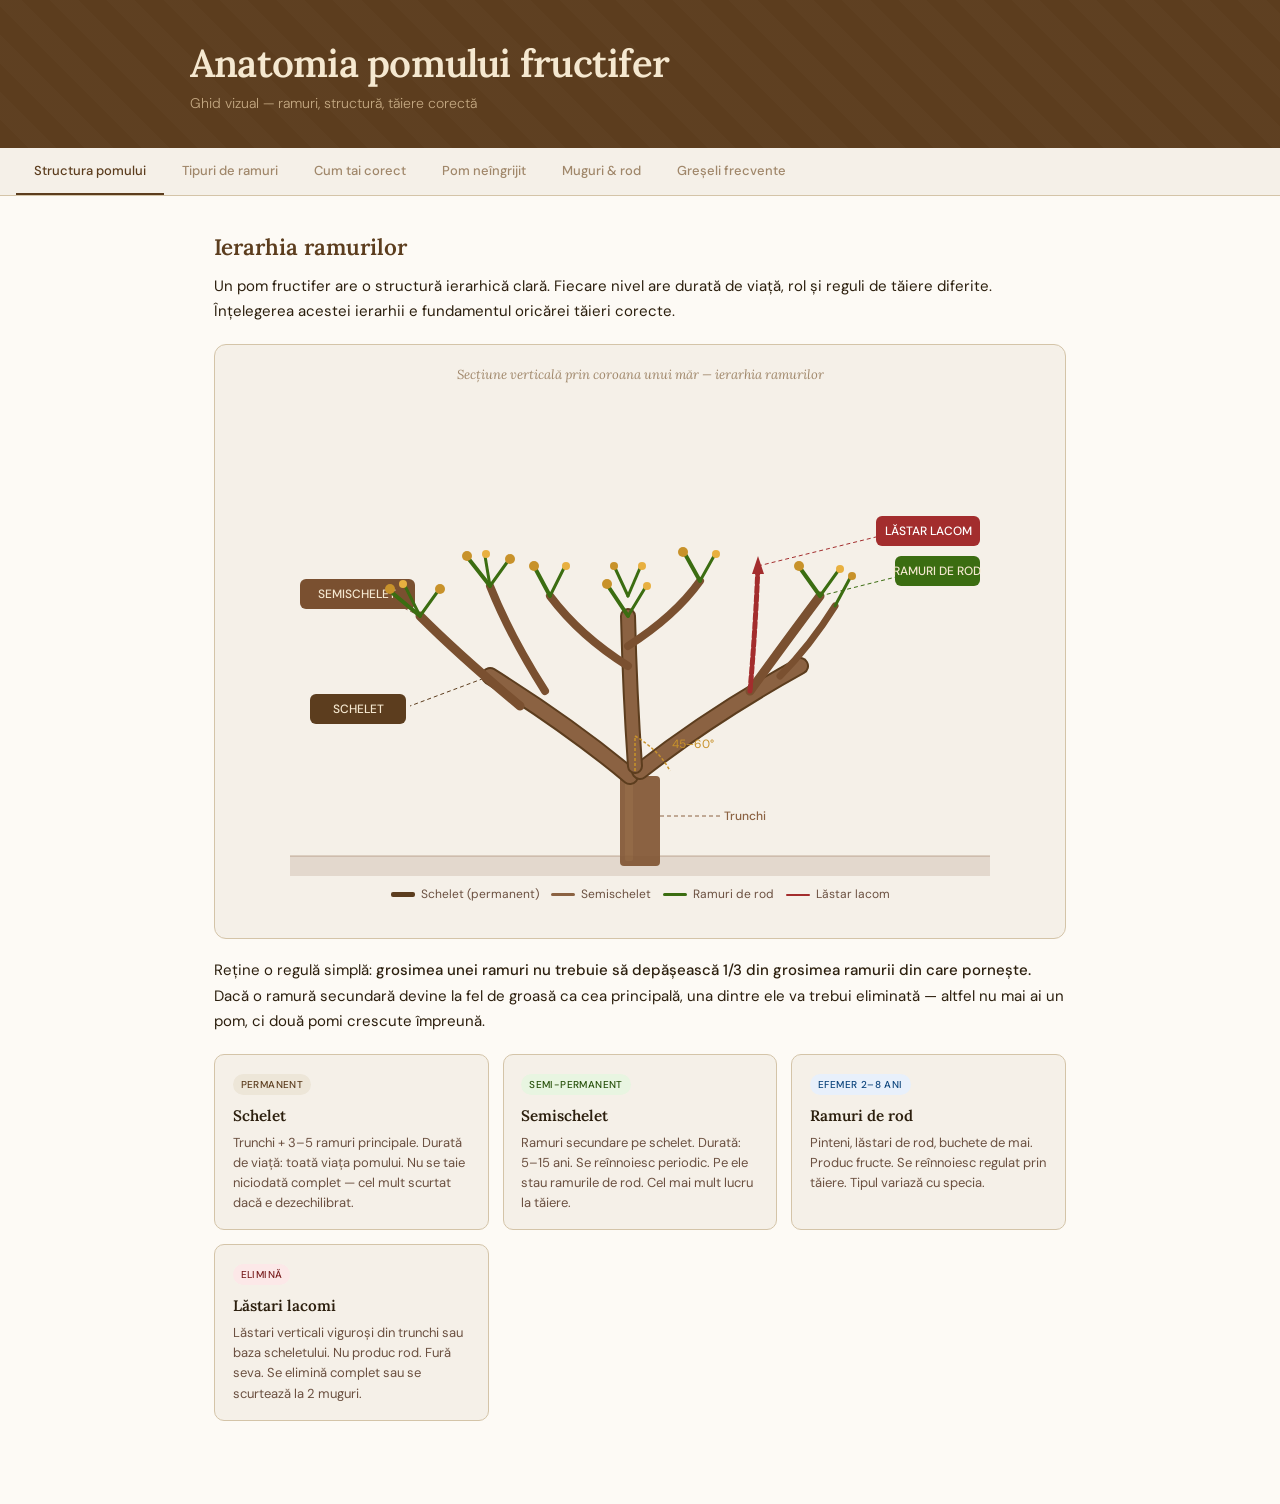
==== ghid_ramuri_pomi.html @ 9b1d96c9 "Add files via upload" ====
<!DOCTYPE html>
<html lang="ro">
<head>
<meta charset="UTF-8">
<meta name="viewport" content="width=device-width, initial-scale=1.0">
<title>Ghid Ramuri Pomi Fructiferi</title>
<link href="https://fonts.googleapis.com/css2?family=Lora:ital,wght@0,400;0,600;1,400&family=DM+Sans:wght@300;400;500&display=swap" rel="stylesheet">
<style>
:root {
  --bark:    #8B6242;
  --bark-dk: #5C3D1E;
  --leaf:    #3B6D11;
  --leaf-lt: #7AAD3A;
  --gold:    #C8922A;
  --gold-lt: #F0C85A;
  --red:     #A32D2D;
  --red-lt:  #E07070;
  --blue:    #1A5276;
  --sky:     #D6EAF8;

  --bg:      #FDFAF5;
  --bg2:     #F5F0E8;
  --bg3:     #EDE6D8;
  --ink:     #2C1F0E;
  --ink2:    #6B5040;
  --ink3:    #A0876A;
  --border:  #D4C4A8;

  --font-display: 'Lora', Georgia, serif;
  --font-body:    'DM Sans', sans-serif;
}

@media (prefers-color-scheme: dark) {
  :root {
    --bg:    #1A1510;
    --bg2:   #231D15;
    --bg3:   #2E2518;
    --ink:   #F0E8D8;
    --ink2:  #C4A882;
    --ink3:  #8A7055;
    --border:#3D3020;
  }
}

* { box-sizing: border-box; margin: 0; padding: 0; }

body {
  font-family: var(--font-body);
  font-size: 15px;
  background: var(--bg);
  color: var(--ink);
  line-height: 1.7;
}

/* ── HEADER ── */
.header {
  background: var(--bark-dk);
  padding: 2.5rem 2rem 2rem;
  position: relative;
  overflow: hidden;
}
.header::before {
  content: '';
  position: absolute;
  inset: 0;
  background: repeating-linear-gradient(
    45deg, transparent, transparent 20px,
    rgba(255,255,255,0.015) 20px, rgba(255,255,255,0.015) 40px
  );
}
.header-inner { position: relative; max-width: 900px; margin: 0 auto; }
.header h1 {
  font-family: var(--font-display);
  font-size: clamp(1.6rem, 4vw, 2.4rem);
  color: #F5E8D0;
  font-weight: 600;
  letter-spacing: -0.02em;
  line-height: 1.2;
}
.header p {
  color: #C4A882;
  font-size: 14px;
  margin-top: 6px;
  font-weight: 300;
}

/* ── NAV TABS ── */
.nav-tabs {
  background: var(--bg2);
  border-bottom: 1px solid var(--border);
  display: flex;
  overflow-x: auto;
  scrollbar-width: none;
  gap: 0;
  padding: 0 1rem;
  max-width: 100%;
}
.nav-tabs::-webkit-scrollbar { display: none; }
.nav-tab {
  padding: 14px 18px;
  font-size: 13px;
  font-weight: 500;
  color: var(--ink3);
  border: none;
  background: transparent;
  cursor: pointer;
  white-space: nowrap;
  border-bottom: 2px solid transparent;
  transition: all 0.2s;
  font-family: var(--font-body);
}
.nav-tab:hover { color: var(--ink2); }
.nav-tab.active { color: var(--bark-dk); border-bottom-color: var(--bark-dk); font-weight: 500; }
@media (prefers-color-scheme: dark) {
  .nav-tab.active { color: var(--gold-lt); border-bottom-color: var(--gold-lt); }
}

/* ── CONTENT SECTIONS ── */
.section { display: none; max-width: 900px; margin: 0 auto; padding: 2rem 1.5rem 4rem; }
.section.active { display: block; }

/* ── PROSE ── */
.prose h2 {
  font-family: var(--font-display);
  font-size: 1.4rem;
  font-weight: 600;
  color: var(--bark-dk);
  margin: 2rem 0 0.5rem;
  padding-top: 1rem;
  border-top: 1px solid var(--border);
}
@media (prefers-color-scheme: dark) { .prose h2 { color: var(--gold-lt); } }
.prose h2:first-child { border-top: none; margin-top: 0; padding-top: 0; }
.prose h3 {
  font-family: var(--font-display);
  font-style: italic;
  font-size: 1.05rem;
  color: var(--ink2);
  margin: 1.2rem 0 0.4rem;
}
.prose p { margin-bottom: 0.8rem; color: var(--ink); }
.prose strong { font-weight: 500; color: var(--ink); }

/* ── CARDS ── */
.card-grid { display: grid; grid-template-columns: repeat(auto-fill, minmax(260px, 1fr)); gap: 14px; margin: 1.2rem 0; }
.card {
  background: var(--bg2);
  border: 1px solid var(--border);
  border-radius: 10px;
  padding: 1rem 1.1rem;
  position: relative;
}
.card-icon { font-size: 22px; margin-bottom: 6px; }
.card-title {
  font-family: var(--font-display);
  font-size: 0.95rem;
  font-weight: 600;
  margin-bottom: 4px;
  color: var(--ink);
}
.card-body { font-size: 13px; color: var(--ink2); line-height: 1.55; }
.card-tag {
  display: inline-block;
  font-size: 10px;
  font-weight: 500;
  padding: 2px 8px;
  border-radius: 20px;
  margin-bottom: 8px;
  letter-spacing: 0.04em;
  text-transform: uppercase;
}
.tag-permanent  { background: #EDE6D8; color: #5C3D1E; }
.tag-semi       { background: #E8F5E1; color: #27500A; }
.tag-rod        { background: #E8F0FB; color: #0C447C; }
.tag-bad        { background: #FCE8E8; color: #791F1F; }
@media (prefers-color-scheme: dark) {
  .tag-permanent { background: #3D2510; color: #F0C85A; }
  .tag-semi      { background: #173404; color: #C0DD97; }
  .tag-rod       { background: #042C53; color: #85B7EB; }
  .tag-bad       { background: #500D0D; color: #F09595; }
}

/* ── ALERT BOXES ── */
.alert {
  border-radius: 8px;
  padding: 12px 16px;
  font-size: 13px;
  margin: 1rem 0;
  border-left: 3px solid;
  line-height: 1.55;
}
.alert-warn    { background: #FEF3E2; color: #7D4E0A; border-color: #C8922A; }
.alert-danger  { background: #FDECEC; color: #7A1F1F; border-color: #A32D2D; }
.alert-success { background: #EBF6E2; color: #27500A; border-color: #3B6D11; }
.alert-info    { background: #E8F0FB; color: #0C447C; border-color: #185FA5; }
@media (prefers-color-scheme: dark) {
  .alert-warn    { background: #2A1800; color: #F0C85A; border-color: #C8922A; }
  .alert-danger  { background: #280808; color: #F09595; border-color: #A32D2D; }
  .alert-success { background: #0A1E04; color: #C0DD97; border-color: #3B6D11; }
  .alert-info    { background: #021530; color: #85B7EB; border-color: #185FA5; }
}

/* ── SVG DIAGRAMS ── */
.diagram-wrap {
  background: var(--bg2);
  border: 1px solid var(--border);
  border-radius: 12px;
  padding: 1.2rem;
  margin: 1.2rem 0;
  overflow-x: auto;
}
.diagram-title {
  font-family: var(--font-display);
  font-style: italic;
  font-size: 13px;
  color: var(--ink3);
  text-align: center;
  margin-bottom: 10px;
}
svg { display: block; margin: 0 auto; }
.svg-label {
  font-family: 'DM Sans', sans-serif;
  font-size: 12px;
}

/* ── STEP LIST ── */
.step-list { display: flex; flex-direction: column; gap: 10px; margin: 1rem 0; }
.step-item { display: flex; gap: 12px; align-items: flex-start; }
.step-num {
  width: 26px; height: 26px;
  border-radius: 50%;
  display: flex; align-items: center; justify-content: center;
  font-size: 12px; font-weight: 500;
  flex-shrink: 0; margin-top: 1px;
  background: var(--bg3);
  color: var(--ink2);
  border: 1px solid var(--border);
}
.step-text { font-size: 14px; line-height: 1.6; color: var(--ink); }

/* ── TABLE ── */
.data-table { width: 100%; border-collapse: collapse; font-size: 13px; margin: 1rem 0; }
.data-table th {
  text-align: left; padding: 8px 12px;
  background: var(--bg3); color: var(--ink2);
  font-weight: 500; font-size: 12px;
  border-bottom: 1px solid var(--border);
}
.data-table td {
  padding: 8px 12px;
  border-bottom: 1px solid var(--border);
  vertical-align: top;
  color: var(--ink);
}
.data-table tr:last-child td { border-bottom: none; }
.data-table tr:hover td { background: var(--bg2); }

/* ── LEGEND ROW ── */
.legend-row { display: flex; flex-wrap: wrap; gap: 12px; margin: 8px 0 14px; font-size: 12px; }
.legend-item { display: flex; align-items: center; gap: 6px; color: var(--ink2); }
.legend-line { width: 24px; height: 3px; border-radius: 2px; }

/* ── INTERACTIVE PRUNING ── */
.prune-wrap { background: var(--bg2); border: 1px solid var(--border); border-radius: 12px; padding: 1.2rem; margin: 1.2rem 0; }
.prune-controls { display: flex; flex-wrap: wrap; gap: 8px; margin-bottom: 12px; }
.prune-btn {
  padding: 5px 14px; border-radius: 20px;
  border: 1px solid var(--border);
  background: var(--bg);
  font-size: 12px; color: var(--ink2);
  cursor: pointer; font-family: var(--font-body);
  transition: all 0.15s;
}
.prune-btn:hover { background: var(--bg3); }
.prune-btn.sel { background: var(--bark-dk); color: #F5E8D0; border-color: var(--bark-dk); }
.prune-result {
  background: var(--bg);
  border: 1px solid var(--border);
  border-radius: 8px;
  padding: 10px 14px;
  font-size: 13px;
  color: var(--ink2);
  min-height: 60px;
  line-height: 1.6;
}

/* ── YEAR TIMELINE ── */
.timeline { display: flex; flex-direction: column; gap: 0; margin: 1rem 0; }
.tl-item { display: flex; gap: 0; }
.tl-year {
  width: 70px; flex-shrink: 0;
  font-family: var(--font-display); font-weight: 600;
  font-size: 13px; color: var(--gold);
  padding: 14px 0 14px;
  text-align: right; padding-right: 16px;
  position: relative;
}
.tl-year::after {
  content: '';
  position: absolute;
  right: -1px; top: 18px;
  width: 10px; height: 10px;
  border-radius: 50%;
  background: var(--bark);
  border: 2px solid var(--bg2);
  z-index: 1;
}
.tl-line {
  width: 1px; background: var(--border);
  flex-shrink: 0; position: relative;
  margin-right: 16px;
}
.tl-content {
  padding: 10px 0 18px;
  flex: 1;
}
.tl-title { font-weight: 500; font-size: 14px; margin-bottom: 4px; }
.tl-body { font-size: 13px; color: var(--ink2); line-height: 1.55; }

</style>
</head>
<body>

<div class="header">
  <div class="header-inner">
    <h1>Anatomia pomului fructifer</h1>
    <p>Ghid vizual — ramuri, structură, tăiere corectă</p>
  </div>
</div>

<nav class="nav-tabs">
  <button class="nav-tab active" data-sec="structura">Structura pomului</button>
  <button class="nav-tab" data-sec="tipuri">Tipuri de ramuri</button>
  <button class="nav-tab" data-sec="taietura">Cum tai corect</button>
  <button class="nav-tab" data-sec="neglect">Pom neîngrijit</button>
  <button class="nav-tab" data-sec="muguri">Muguri & rod</button>
  <button class="nav-tab" data-sec="greseli">Greșeli frecvente</button>
</nav>

<!-- ══════════════════════════════════════════
     SECȚIUNEA 1 — STRUCTURA POMULUI
═══════════════════════════════════════════ -->
<div class="section active" id="sec-structura">
  <div class="prose">
    <h2>Ierarhia ramurilor</h2>
    <p>Un pom fructifer are o structură ierarhică clară. Fiecare nivel are durată de viață, rol și reguli de tăiere diferite. Înțelegerea acestei ierarhii e fundamentul oricărei tăieri corecte.</p>
  </div>

  <div class="diagram-wrap">
    <div class="diagram-title">Secțiune verticală prin coroana unui măr — ierarhia ramurilor</div>
    <svg viewBox="0 0 700 480" width="100%" style="max-width:700px">
      <!-- Sky background -->
      <rect x="0" y="0" width="700" height="480" fill="none"/>

      <!-- TRUNCHI -->
      <rect x="330" y="380" width="40" height="90" rx="4" fill="#8B6242"/>
      <rect x="335" y="385" width="8" height="80" rx="2" fill="#A07850" opacity="0.4"/>
      <!-- trunchi label -->
      <line x1="370" y1="420" x2="430" y2="420" stroke="#8B6242" stroke-width="1" stroke-dasharray="4,3"/>
      <text x="434" y="424" class="svg-label" fill="#8B6242" font-weight="500">Trunchi</text>

      <!-- SCHELET — ramura stânga principală -->
      <path d="M340,380 Q280,330 200,280" stroke="#5C3D1E" stroke-width="18" fill="none" stroke-linecap="round"/>
      <path d="M340,380 Q280,330 200,280" stroke="#8B6242" stroke-width="14" fill="none" stroke-linecap="round"/>
      <!-- SCHELET — ramura dreapta principală -->
      <path d="M350,375 Q420,320 510,270" stroke="#5C3D1E" stroke-width="18" fill="none" stroke-linecap="round"/>
      <path d="M350,375 Q420,320 510,270" stroke="#8B6242" stroke-width="14" fill="none" stroke-linecap="round"/>
      <!-- SCHELET — ramura centrala sus -->
      <path d="M345,370 Q340,300 338,220" stroke="#5C3D1E" stroke-width="16" fill="none" stroke-linecap="round"/>
      <path d="M345,370 Q340,300 338,220" stroke="#8B6242" stroke-width="12" fill="none" stroke-linecap="round"/>

      <!-- Label SCHELET -->
      <line x1="200" y1="280" x2="120" y2="310" stroke="#5C3D1E" stroke-width="1" stroke-dasharray="4,3"/>
      <rect x="20" y="298" width="96" height="30" rx="6" fill="#5C3D1E"/>
      <text x="68" y="317" class="svg-label" fill="#F5E8D0" text-anchor="middle" font-weight="500">SCHELET</text>

      <!-- SEMISCHELET stânga -->
      <path d="M230,310 Q170,260 130,220" stroke="#7A5030" stroke-width="9" fill="none" stroke-linecap="round"/>
      <path d="M255,295 Q220,240 200,190" stroke="#7A5030" stroke-width="8" fill="none" stroke-linecap="round"/>
      <!-- SEMISCHELET dreapta -->
      <path d="M460,295 Q500,240 530,200" stroke="#7A5030" stroke-width="9" fill="none" stroke-linecap="round"/>
      <path d="M490,280 Q520,250 545,210" stroke="#7A5030" stroke-width="7" fill="none" stroke-linecap="round"/>
      <!-- SEMISCHELET sus -->
      <path d="M338,270 Q290,240 260,200" stroke="#7A5030" stroke-width="8" fill="none" stroke-linecap="round"/>
      <path d="M338,250 Q385,220 410,185" stroke="#7A5030" stroke-width="8" fill="none" stroke-linecap="round"/>

      <!-- Label SEMISCHELET -->
      <line x1="130" y1="220" x2="90" y2="200" stroke="#7A5030" stroke-width="1" stroke-dasharray="4,3"/>
      <rect x="10" y="183" width="115" height="30" rx="6" fill="#7A5030"/>
      <text x="67" y="202" class="svg-label" fill="#F5E8D0" text-anchor="middle" font-weight="500">SEMISCHELET</text>

      <!-- RAMURI DE ROD — pinteni și lăstari scurți -->
      <!-- stânga sus -->
      <line x1="130" y1="220" x2="100" y2="195" stroke="#3B6D11" stroke-width="4" stroke-linecap="round"/>
      <line x1="130" y1="220" x2="115" y2="190" stroke="#3B6D11" stroke-width="3" stroke-linecap="round"/>
      <line x1="130" y1="220" x2="148" y2="195" stroke="#3B6D11" stroke-width="3" stroke-linecap="round"/>
      <line x1="200" y1="190" x2="178" y2="162" stroke="#3B6D11" stroke-width="4" stroke-linecap="round"/>
      <line x1="200" y1="190" x2="195" y2="160" stroke="#3B6D11" stroke-width="3" stroke-linecap="round"/>
      <line x1="200" y1="190" x2="218" y2="165" stroke="#3B6D11" stroke-width="3" stroke-linecap="round"/>
      <!-- dreapta sus -->
      <line x1="530" y1="200" x2="510" y2="172" stroke="#3B6D11" stroke-width="4" stroke-linecap="round"/>
      <line x1="530" y1="200" x2="548" y2="175" stroke="#3B6D11" stroke-width="3" stroke-linecap="round"/>
      <line x1="545" y1="210" x2="560" y2="182" stroke="#3B6D11" stroke-width="3" stroke-linecap="round"/>
      <!-- centru sus -->
      <line x1="260" y1="200" x2="245" y2="172" stroke="#3B6D11" stroke-width="4" stroke-linecap="round"/>
      <line x1="260" y1="200" x2="274" y2="172" stroke="#3B6D11" stroke-width="3" stroke-linecap="round"/>
      <line x1="410" y1="185" x2="395" y2="158" stroke="#3B6D11" stroke-width="4" stroke-linecap="round"/>
      <line x1="410" y1="185" x2="424" y2="160" stroke="#3B6D11" stroke-width="3" stroke-linecap="round"/>
      <!-- ax central sus -->
      <line x1="338" y1="220" x2="318" y2="190" stroke="#3B6D11" stroke-width="4" stroke-linecap="round"/>
      <line x1="338" y1="220" x2="355" y2="192" stroke="#3B6D11" stroke-width="3" stroke-linecap="round"/>
      <line x1="338" y1="200" x2="325" y2="172" stroke="#3B6D11" stroke-width="3" stroke-linecap="round"/>
      <line x1="338" y1="200" x2="350" y2="172" stroke="#3B6D11" stroke-width="3" stroke-linecap="round"/>

      <!-- Muguri / fructe pe pinteni -->
      <circle cx="100" cy="193" r="5" fill="#C8922A"/>
      <circle cx="113" cy="188" r="4" fill="#E8B040"/>
      <circle cx="150" cy="193" r="5" fill="#C8922A"/>
      <circle cx="177" cy="160" r="5" fill="#C8922A"/>
      <circle cx="196" cy="158" r="4" fill="#E8B040"/>
      <circle cx="220" cy="163" r="5" fill="#C8922A"/>
      <circle cx="509" cy="170" r="5" fill="#C8922A"/>
      <circle cx="550" cy="173" r="4" fill="#E8B040"/>
      <circle cx="562" cy="180" r="4" fill="#C8922A"/>
      <circle cx="244" cy="170" r="5" fill="#C8922A"/>
      <circle cx="276" cy="170" r="4" fill="#E8B040"/>
      <circle cx="393" cy="156" r="5" fill="#C8922A"/>
      <circle cx="426" cy="158" r="4" fill="#E8B040"/>
      <circle cx="317" cy="188" r="5" fill="#C8922A"/>
      <circle cx="357" cy="190" r="4" fill="#E8B040"/>
      <circle cx="324" cy="170" r="4" fill="#C8922A"/>
      <circle cx="352" cy="170" r="4" fill="#E8B040"/>

      <!-- Label ROD -->
      <line x1="530" y1="200" x2="610" y2="180" stroke="#3B6D11" stroke-width="1" stroke-dasharray="4,3"/>
      <rect x="605" y="160" width="85" height="30" rx="6" fill="#3B6D11"/>
      <text x="647" y="179" class="svg-label" fill="#F5E8D0" text-anchor="middle" font-weight="500">RAMURI DE ROD</text>

      <!-- LĂSTAR LACOM — vertical din schelet -->
      <path d="M460,295 Q465,240 468,170" stroke="#A32D2D" stroke-width="5" fill="none" stroke-linecap="round" stroke-dasharray="6,3"/>
      <polygon points="468,160 462,178 474,178" fill="#A32D2D"/>
      <!-- Label LACOM -->
      <line x1="468" y1="170" x2="590" y2="140" stroke="#A32D2D" stroke-width="1" stroke-dasharray="4,3"/>
      <rect x="586" y="120" width="104" height="30" rx="6" fill="#A32D2D"/>
      <text x="638" y="139" class="svg-label" fill="#fff" text-anchor="middle" font-weight="500">LĂSTAR LACOM</text>

      <!-- Sol -->
      <rect x="0" y="460" width="700" height="20" fill="#7A5030" opacity="0.15" rx="0"/>
      <line x1="0" y1="460" x2="700" y2="460" stroke="#8B6242" stroke-width="1.5" opacity="0.3"/>

      <!-- Unghi indicator -->
      <path d="M345,375 L345,340 Q370,355 380,375" stroke="#C8922A" stroke-width="1.5" fill="none" stroke-dasharray="3,2"/>
      <text x="382" y="352" class="svg-label" fill="#C8922A" font-size="11">45–60°</text>
    </svg>
    <div class="legend-row" style="justify-content:center">
      <div class="legend-item"><div class="legend-line" style="background:#5C3D1E;height:5px"></div><span>Schelet (permanent)</span></div>
      <div class="legend-item"><div class="legend-line" style="background:#8B6242"></div><span>Semischelet</span></div>
      <div class="legend-item"><div class="legend-line" style="background:#3B6D11"></div><span>Ramuri de rod</span></div>
      <div class="legend-item"><div class="legend-line" style="background:#A32D2D;height:2px;border-bottom:2px dashed #A32D2D"></div><span>Lăstar lacom</span></div>
    </div>
  </div>

  <div class="prose">
    <p>Reține o regulă simplă: <strong>grosimea unei ramuri nu trebuie să depășească 1/3 din grosimea ramurii din care pornește.</strong> Dacă o ramură secundară devine la fel de groasă ca cea principală, una dintre ele va trebui eliminată — altfel nu mai ai un pom, ci două pomi crescute împreună.</p>
  </div>

  <div class="card-grid">
    <div class="card">
      <span class="card-tag tag-permanent">Permanent</span>
      <div class="card-title">Schelet</div>
      <div class="card-body">Trunchi + 3–5 ramuri principale. Durată de viață: toată viața pomului. Nu se taie niciodată complet — cel mult scurtat dacă e dezechilibrat.</div>
    </div>
    <div class="card">
      <span class="card-tag tag-semi">Semi-permanent</span>
      <div class="card-title">Semischelet</div>
      <div class="card-body">Ramuri secundare pe schelet. Durată: 5–15 ani. Se reînnoiesc periodic. Pe ele stau ramurile de rod. Cel mai mult lucru la tăiere.</div>
    </div>
    <div class="card">
      <span class="card-tag tag-rod">Efemer 2–8 ani</span>
      <div class="card-title">Ramuri de rod</div>
      <div class="card-body">Pinteni, lăstari de rod, buchete de mai. Produc fructe. Se reînnoiesc regulat prin tăiere. Tipul variază cu specia.</div>
    </div>
    <div class="card">
      <span class="card-tag tag-bad">Elimină</span>
      <div class="card-title">Lăstari lacomi</div>
      <div class="card-body">Lăstari verticali viguroși din trunchi sau baza scheletului. Nu produc rod. Fură seva. Se elimină complet sau se scurtează la 2 muguri.</div>
    </div>
  </div>
</div>

<!-- ══════════════════════════════════════════
     SECȚIUNEA 2 — TIPURI DE RAMURI
═══════════════════════════════════════════ -->
<div class="section" id="sec-tipuri">
  <div class="prose">
    <h2>Ramurile de rod — detalii pe specii</h2>
    <p>Nu toate speciile rodesc la fel. Înainte de a tăia, trebuie să știi pe <em>ce tip de lemn</em> rodește pomul tău — altfel riști să tai exact ramurile care îți vor da fructe.</p>
  </div>

  <table class="data-table">
    <thead>
      <tr>
        <th>Specie</th>
        <th>Unde rodește</th>
        <th>Tipul ramurilor de rod</th>
        <th>Durată rod</th>
      </tr>
    </thead>
    <tbody>
      <tr><td><strong>Măr, Păr</strong></td><td>Pinteni pe lemn de 2–8 ani</td><td>Pinteni scurți (2–15 cm), noduroși</td><td>6–10 ani</td></tr>
      <tr><td><strong>Gutui</strong></td><td>Vârful lăstarilor de 1 an</td><td>Lăstari noi din sezonul curent</td><td>1 an</td></tr>
      <tr><td><strong>Cireș, Vișin</strong></td><td>Buchete de mai pe lemn de 2–10 ani</td><td>Ramulețe foarte scurte (1–3 cm) cu muguri îngrămădiți</td><td>5–10 ani</td></tr>
      <tr><td><strong>Piersic, Nectarin</strong></td><td>Exclusiv pe lăstari de 1 an</td><td>Lăstari de 30–60 cm cu muguri tripleți</td><td>1 an</td></tr>
      <tr><td><strong>Cais, Prun</strong></td><td>Pinteni + lăstari de 1 an (mixt)</td><td>Pinteni scurți și lăstari mijlocii</td><td>3–6 ani</td></tr>
      <tr><td><strong>Kaki</strong></td><td>Lăstari de 1 an la capătul ramurilor</td><td>Lăstari noi — nu tăia vârfurile</td><td>1 an</td></tr>
    </tbody>
  </table>

  <div class="diagram-wrap">
    <div class="diagram-title">Cum arată mugurii la piersic — regula celor 3 muguri</div>
    <svg viewBox="0 0 600 200" width="100%" style="max-width:600px">
      <!-- Ramura de 1 an -->
      <rect x="60" y="90" width="480" height="18" rx="9" fill="#8B6242"/>
      <rect x="64" y="94" width="12" height="10" rx="3" fill="#A07850" opacity="0.5"/>

      <!-- Grupuri de 3 muguri -->
      <!-- grup 1 -->
      <ellipse cx="140" cy="82" rx="9" ry="13" fill="#C8922A" transform="rotate(-10 140 82)"/>
      <ellipse cx="158" cy="78" rx="7" ry="10" fill="#5C3D1E" transform="rotate(0 158 78)"/>
      <ellipse cx="176" cy="82" rx="9" ry="13" fill="#C8922A" transform="rotate(10 176 82)"/>
      <!-- grup 2 -->
      <ellipse cx="260" cy="82" rx="9" ry="13" fill="#C8922A" transform="rotate(-10 260 82)"/>
      <ellipse cx="278" cy="78" rx="7" ry="10" fill="#5C3D1E" transform="rotate(0 278 78)"/>
      <ellipse cx="296" cy="82" rx="9" ry="13" fill="#C8922A" transform="rotate(10 296 82)"/>
      <!-- grup 3 -->
      <ellipse cx="380" cy="82" rx="9" ry="13" fill="#C8922A" transform="rotate(-10 380 82)"/>
      <ellipse cx="398" cy="78" rx="7" ry="10" fill="#5C3D1E" transform="rotate(0 398 78)"/>
      <ellipse cx="416" cy="82" rx="9" ry="13" fill="#C8922A" transform="rotate(10 416 82)"/>

      <!-- Labels grup 1 -->
      <line x1="140" y1="68" x2="100" y2="40" stroke="#C8922A" stroke-width="1" stroke-dasharray="3,2"/>
      <text x="98" y="36" class="svg-label" fill="#C8922A" text-anchor="end" font-size="11">mugure floare</text>
      <line x1="158" y1="68" x2="158" y2="40" stroke="#5C3D1E" stroke-width="1" stroke-dasharray="3,2"/>
      <text x="158" y="36" class="svg-label" fill="#5C3D1E" text-anchor="middle" font-size="11">mugure frunze</text>
      <line x1="176" y1="68" x2="216" y2="40" stroke="#C8922A" stroke-width="1" stroke-dasharray="3,2"/>
      <text x="220" y="36" class="svg-label" fill="#C8922A" font-size="11">mugure floare</text>

      <!-- Label ramura -->
      <text x="540" y="103" class="svg-label" fill="#8B6242" font-size="12" text-anchor="middle">lăstar</text>
      <text x="540" y="116" class="svg-label" fill="#8B6242" font-size="12" text-anchor="middle">de 1 an</text>

      <!-- Legendă jos -->
      <circle cx="140" cy="160" r="7" fill="#C8922A"/>
      <text x="153" y="164" class="svg-label" fill="#C8922A" font-size="12">Mugure rotund, umflat = FLOARE (rod)</text>
      <circle cx="140" cy="182" r="5" fill="#5C3D1E"/>
      <text x="153" y="186" class="svg-label" fill="#5C3D1E" font-size="12">Mugure alungit, ascuțit = FRUNZE (vegetativ)</text>
    </svg>
  </div>

  <div class="diagram-wrap">
    <div class="diagram-title">Pinten de rod la măr — cum arată și când îl reînnoiești</div>
    <svg viewBox="0 0 500 180" width="100%" style="max-width:500px">
      <!-- Ramura semischelet -->
      <path d="M30,120 Q200,115 470,110" stroke="#8B6242" stroke-width="14" fill="none" stroke-linecap="round"/>

      <!-- Pinten tânăr (2–3 ani) — sănătos -->
      <path d="M100,113 Q95,85 92,65" stroke="#5C3D1E" stroke-width="5" fill="none" stroke-linecap="round"/>
      <circle cx="92" cy="62" r="6" fill="#C8922A"/>
      <circle cx="86" cy="75" r="5" fill="#C8922A"/>
      <circle cx="97" cy="72" r="4" fill="#E8B040"/>
      <text x="108" y="68" class="svg-label" fill="#3B6D11" font-size="11" font-weight="500">Tânăr (2–3 ani)</text>
      <text x="108" y="80" class="svg-label" fill="#3B6D11" font-size="10">✓ Productiv, lasă-l</text>

      <!-- Pinten mediu (4–5 ani) -->
      <path d="M230,112 Q228,80 224,52 Q222,48 218,45 Q224,42 228,38" stroke="#5C3D1E" stroke-width="4" fill="none" stroke-linecap="round"/>
      <circle cx="228" cy="36" r="5" fill="#C8922A"/>
      <circle cx="218" cy="42" r="4" fill="#C8922A"/>
      <text x="240" y="48" class="svg-label" fill="#6B5040" font-size="11" font-weight="500">Mediu (4–5 ani)</text>
      <text x="240" y="60" class="svg-label" fill="#6B5040" font-size="10">~ Ancora productivitate</text>

      <!-- Pinten epuizat (7+ ani) — noduri multe -->
      <path d="M360,111 Q362,88 366,70 Q364,65 370,60 Q366,55 372,50 Q368,45 374,40 Q370,35 376,30" stroke="#5C3D1E" stroke-width="3" fill="none" stroke-linecap="round"/>
      <circle cx="366" cy="68" r="3" fill="#8B6242"/>
      <circle cx="370" cy="58" r="3" fill="#8B6242"/>
      <circle cx="372" cy="48" r="3" fill="#8B6242"/>
      <circle cx="374" cy="38" r="3" fill="#8B6242"/>
      <circle cx="376" cy="28" r="3" fill="#A32D2D"/>
      <text x="385" y="35" class="svg-label" fill="#A32D2D" font-size="11" font-weight="500">Epuizat (7+ ani)</text>
      <text x="385" y="47" class="svg-label" fill="#A32D2D" font-size="10">✗ Taie la bază sau scurt.</text>

      <!-- Indicator scurtare -->
      <line x1="360" y1="111" x2="360" y2="130" stroke="#A32D2D" stroke-width="1.5" stroke-dasharray="4,2"/>
      <text x="330" y="148" class="svg-label" fill="#A32D2D" font-size="10">taie la baza</text>
      <text x="330" y="160" class="svg-label" fill="#A32D2D" font-size="10">sau la 1. mugure veg.</text>
    </svg>
  </div>

  <div class="alert alert-info">
    <strong>Regula de aur:</strong> un pinten epuizat are mulți noduri îngrămădiți, arată "bârnos" și produce fructe mici, rare. Un pinten sănătos e mai lung, mai "aerisit" și are muguri bine dezvoltați. Nu ai nevoie de instrumente — te uiți și simți cu mâna.
  </div>
</div>

<!-- ══════════════════════════════════════════
     SECȚIUNEA 3 — CUM TAI CORECT
═══════════════════════════════════════════ -->
<div class="section" id="sec-taietura">
  <div class="prose">
    <h2>Tehnica tăieturii — detalii esențiale</h2>
  </div>

  <div class="diagram-wrap">
    <div class="diagram-title">Unghiul și poziția tăieturii față de mugure</div>
    <svg viewBox="0 0 600 260" width="100%" style="max-width:600px">

      <!-- CORECT -->
      <text x="100" y="22" class="svg-label" fill="#3B6D11" font-weight="500" font-size="13" text-anchor="middle">✓ CORECT</text>
      <rect x="88" y="60" width="24" height="160" rx="12" fill="#8B6242"/>
      <!-- Mugure -->
      <ellipse cx="112" cy="120" rx="10" ry="15" fill="#5C3D1E" transform="rotate(20 112 120)"/>
      <!-- Tăietură corectă — 45°, la 5mm deasupra mugure -->
      <line x1="76" y1="105" x2="120" y2="95" stroke="#3B6D11" stroke-width="3" stroke-linecap="round"/>
      <!-- Săgeată sus -->
      <path d="M98,80 L98,60 L115,70 L98,80" fill="#3B6D11" opacity="0.7"/>
      <!-- Distanță indicator -->
      <line x1="120" y1="95" x2="130" y2="90" stroke="#C8922A" stroke-width="1.5"/>
      <line x1="112" y1="110" x2="130" y2="95" stroke="#C8922A" stroke-width="1.5"/>
      <line x1="130" y1="90" x2="130" y2="95" stroke="#C8922A" stroke-width="2"/>
      <text x="134" y="93" class="svg-label" fill="#C8922A" font-size="10">5mm</text>
      <!-- Unghi 45° -->
      <text x="58" y="103" class="svg-label" fill="#3B6D11" font-size="11">45°</text>
      <text x="50" y="150" class="svg-label" fill="#3B6D11" font-size="11" text-anchor="middle">Creștere</text>
      <text x="50" y="162" class="svg-label" fill="#3B6D11" font-size="11" text-anchor="middle">spre exterior</text>

      <!-- GREȘIT 1 — prea departe -->
      <text x="280" y="22" class="svg-label" fill="#A32D2D" font-weight="500" font-size="13" text-anchor="middle">✗ Prea departe</text>
      <rect x="268" y="60" width="24" height="160" rx="12" fill="#8B6242"/>
      <ellipse cx="292" cy="130" rx="10" ry="15" fill="#5C3D1E" transform="rotate(20 292 130)"/>
      <line x1="256" y1="90" x2="300" y2="80" stroke="#A32D2D" stroke-width="3" stroke-linecap="round"/>
      <!-- Ciot lung -->
      <rect x="292" y="80" width="6" height="28" rx="3" fill="#A07850" opacity="0.8"/>
      <text x="302" y="78" class="svg-label" fill="#A32D2D" font-size="10">ciot</text>
      <text x="302" y="89" class="svg-label" fill="#A32D2D" font-size="10">putrezire →</text>
      <text x="248" y="150" class="svg-label" fill="#A32D2D" font-size="11" text-anchor="middle">Ciotul</text>
      <text x="248" y="162" class="svg-label" fill="#A32D2D" font-size="11" text-anchor="middle">moare și</text>
      <text x="248" y="174" class="svg-label" fill="#A32D2D" font-size="11" text-anchor="middle">infectează</text>

      <!-- GREȘIT 2 — prea aproape -->
      <text x="460" y="22" class="svg-label" fill="#A32D2D" font-weight="500" font-size="13" text-anchor="middle">✗ Prea aproape</text>
      <rect x="448" y="60" width="24" height="160" rx="12" fill="#8B6242"/>
      <ellipse cx="472" cy="130" rx="10" ry="15" fill="#5C3D1E" transform="rotate(20 472 130)"/>
      <line x1="436" y1="130" x2="480" y2="120" stroke="#A32D2D" stroke-width="3" stroke-linecap="round"/>
      <!-- X pe mugure -->
      <line x1="465" y1="118" x2="478" y2="130" stroke="#A32D2D" stroke-width="2.5"/>
      <line x1="478" y1="118" x2="465" y2="130" stroke="#A32D2D" stroke-width="2.5"/>
      <text x="430" y="150" class="svg-label" fill="#A32D2D" font-size="11" text-anchor="middle">Mugurul</text>
      <text x="430" y="162" class="svg-label" fill="#A32D2D" font-size="11" text-anchor="middle">se usucă</text>
    </svg>
  </div>

  <div class="diagram-wrap">
    <div class="diagram-title">Eliminarea unei ramuri groase — tehnica celor 3 tăieturi</div>
    <svg viewBox="0 0 600 220" width="100%" style="max-width:600px">
      <!-- Ramura mama -->
      <path d="M40,160 Q200,155 560,150" stroke="#5C3D1E" stroke-width="22" fill="none" stroke-linecap="round"/>
      <path d="M40,160 Q200,155 560,150" stroke="#8B6242" stroke-width="16" fill="none" stroke-linecap="round"/>

      <!-- Collar -->
      <ellipse cx="200" cy="142" rx="18" ry="14" fill="#7A5030" opacity="0.7"/>
      <text x="200" y="125" class="svg-label" fill="#C8922A" text-anchor="middle" font-size="11" font-weight="500">collar</text>
      <line x1="200" y1="128" x2="200" y2="136" stroke="#C8922A" stroke-width="1.5"/>

      <!-- Ramura de eliminat -->
      <path d="M200,142 Q230,80 250,30" stroke="#5C3D1E" stroke-width="16" fill="none" stroke-linecap="round"/>
      <path d="M200,142 Q230,80 250,30" stroke="#8B6242" stroke-width="12" fill="none" stroke-linecap="round"/>

      <!-- Tăietura 1 — crestătură de jos, la 30cm -->
      <line x1="210" y1="120" x2="240" y2="114" stroke="#C8922A" stroke-width="3" stroke-linecap="round"/>
      <text x="245" y="112" class="svg-label" fill="#C8922A" font-size="11" font-weight="500">① Crestătură de jos</text>
      <text x="245" y="123" class="svg-label" fill="#C8922A" font-size="10">la ~30cm de collar, 1/3 din grosime</text>

      <!-- Tăietura 2 — de sus, la 35cm -->
      <line x1="217" y1="105" x2="248" y2="99" stroke="#3B6D11" stroke-width="3" stroke-linecap="round"/>
      <text x="253" y="97" class="svg-label" fill="#3B6D11" font-size="11" font-weight="500">② Tăietură de sus</text>
      <text x="253" y="108" class="svg-label" fill="#3B6D11" font-size="10">la ~35cm — ramura cade fără să smulgă</text>

      <!-- Ramura cazuta indicator -->
      <path d="M220,108 Q280,140 320,170" stroke="#8B6242" stroke-width="6" fill="none" stroke-dasharray="6,4" opacity="0.5"/>
      <text x="325" y="174" class="svg-label" fill="#8B6242" font-size="10" opacity="0.7">ramura cade</text>

      <!-- Tăietura 3 — la collar -->
      <line x1="202" y1="135" x2="232" y2="128" stroke="#A32D2D" stroke-width="3" stroke-linecap="round"/>
      <text x="237" y="134" class="svg-label" fill="#A32D2D" font-size="11" font-weight="500">③ Tăietură finală la collar</text>
      <text x="237" y="145" class="svg-label" fill="#A32D2D" font-size="10">0cm ciot — celulele de calusare sunt aici</text>
    </svg>
  </div>

  <div class="alert alert-warn">
    <strong>De ce collar?</strong> Inelul de ramificare (collar) conține celule specializate care "știu" să formeze calusul (țesut cicatrizant). Dacă lași un ciot, aceste celule nu pot ajunge la suprafața rănii și lemnul putrezește spre interior. Dacă intri în ramura mamă, faci o rană mai mare și mai greu de vindecat.
  </div>

  <div class="prose">
    <h2>Dezinfecție și mastic</h2>
    <p><strong>Dezinfectează foarfeca</strong> cu alcool 70% sau cu o soluție de înălbitor 10% între fiecare pom și obligatoriu dacă ai tăiat ramuri bolnave. La cireș, dezinfectează chiar între fiecare tăietură — boala bacteriană se transmite prin lama foarfecii.</p>
    <p><strong>Mastică de pomi</strong> — aplică pe toate tăieturile mai mari de 2 cm, imediat după tăietură. La cireș, de la 1 cm. Scopul e să sigilezi rana înainte să se contamineze, nu să o "vindeci" — vindecarea e treaba pomului.</p>
  </div>

  <div class="card-grid">
    <div class="card">
      <div class="card-title">Foarfecă de tăiat</div>
      <div class="card-body">Pentru ramuri până la 2–2,5 cm diametru. Lama trebuie să fie spre ramura de păstrat, nu spre ciot — altfel strivești țesuturile pe care vrei să le protejezi.</div>
    </div>
    <div class="card">
      <div class="card-title">Ferăstrău de grădină</div>
      <div class="card-body">Pentru ramuri peste 2,5 cm. Nu folosi ferăstrău cu lanț pentru tăieturi de finisaj — vibrațiile smulg scoarța. Ferăstrăul de mână cu dinți fini e ideal.</div>
    </div>
    <div class="card">
      <div class="card-title">Cosor / cuțit de altoit</div>
      <div class="card-body">Util pentru finisarea tăieturilor pe lemnul mare — netezești marginile zimțate ale tăieturii de ferăstrău pentru o vindecare mai rapidă.</div>
    </div>
    <div class="card">
      <div class="card-title">Când NU folosi foarfeca</div>
      <div class="card-body">Ramuri mai groase de 2 cm tăiate cu foarfeca → rana zdrobită, scoarța crapă. Folosește ferăstrăul și finisează cu cuțitul.</div>
    </div>
  </div>
</div>

<!-- ══════════════════════════════════════════
     SECȚIUNEA 4 — POM NEÎNGRIJIT
═══════════════════════════════════════════ -->
<div class="section" id="sec-neglect">
  <div class="prose">
    <h2>Pomul neîngrijit — plan de recuperare pe ani</h2>
    <p>Un pom cu mulți ani fără tăiere nu se recuperează dintr-o dată. Intervenția bruscă și masivă (tăierea a peste 30% în același an) declanșează o explozie de lăstari lacomi care înrăutățesc situația. Ai nevoie de un plan pe 3 ani.</p>
  </div>

  <div class="alert alert-danger">
    <strong>Regula absolută:</strong> maxim 25–30% din volumul coroanei într-un singur an. Dacă ai de tăiat mai mult, distribui pe 2–3 ani.
  </div>

  <div class="timeline">
    <div class="tl-item">
      <div class="tl-year">Anul 1</div>
      <div class="tl-line"></div>
      <div class="tl-content">
        <div class="tl-title">Curățenie mare — prioritizezi problemele grave</div>
        <div class="tl-body">
          <strong>1.</strong> Elimini tot ce e mort, bolnav sau rupt — fără limită, indiferent câtă masă e.<br>
          <strong>2.</strong> Elimini toți lăstarii lacomi (verticali, viguroși, din trunchi).<br>
          <strong>3.</strong> Elimini ramurile care cresc spre interiorul coroanei.<br>
          <strong>4.</strong> Elimini ramurile care se încrucișează sau se freacă.<br>
          <strong>5.</strong> Te oprești când ai ajuns la 25–30% din coroană eliminat.<br>
          <em>Nu scurtezi și nu reînnoiești pintenii în primul an — e prea mult stres pentru pom.</em>
        </div>
      </div>
    </div>
    <div class="tl-item">
      <div class="tl-year">Anul 2</div>
      <div class="tl-line"></div>
      <div class="tl-content">
        <div class="tl-title">Reechilibrare — structura coroanei</div>
        <div class="tl-body">
          <strong>1.</strong> Scurtezi ramurile de semischelet care au crescut prea lungi sau dezechilibrate.<br>
          <strong>2.</strong> Reînnoiești pintenașii epuizați (mai vechi de 6–8 ani la măr/păr).<br>
          <strong>3.</strong> Continui să elimini lăstarii lacomi apăruți din tăierile anului trecut (vor fi mulți).<br>
          <strong>4.</strong> Echilibrezi ramurile de schelet dacă una a crescut dominant.
        </div>
      </div>
    </div>
    <div class="tl-item">
      <div class="tl-year">Anul 3</div>
      <div class="tl-line"></div>
      <div class="tl-content">
        <div class="tl-title">Întreținere normală anuală</div>
        <div class="tl-body">
          Intri în regimul normal de tăiere anuală moderată. Pomul a reformat o structură curată — acum menții, nu mai recuperezi. Intervenție anuală de 10–15% din coroană e suficientă.
        </div>
      </div>
    </div>
  </div>

  <div class="diagram-wrap">
    <div class="diagram-title">Ordinea deciziilor la fiecare ramură — diagrama de decizie</div>
    <svg viewBox="0 0 580 420" width="100%" style="max-width:580px">
      <!-- Start -->
      <rect x="220" y="10" width="140" height="36" rx="18" fill="#5C3D1E"/>
      <text x="290" y="33" class="svg-label" fill="#F5E8D0" text-anchor="middle" font-weight="500">Ramură nouă?</text>
      <line x1="290" y1="46" x2="290" y2="66" stroke="#8B6242" stroke-width="1.5"/>

      <!-- Moartă/bolnavă -->
      <rect x="195" y="66" width="190" height="36" rx="8" fill="#F5F0E8" stroke="#8B6242" stroke-width="1"/>
      <text x="290" y="82" class="svg-label" fill="#5C3D1E" text-anchor="middle">E moartă, bolnavă sau ruptă?</text>
      <text x="290" y="94" class="svg-label" fill="#5C3D1E" text-anchor="middle" font-size="10">(lemn brunificat, scoarță crăpată, vârf uscat)</text>

      <line x1="195" y1="84" x2="120" y2="84" stroke="#A32D2D" stroke-width="1.5"/>
      <rect x="30" y="68" width="88" height="32" rx="6" fill="#A32D2D"/>
      <text x="74" y="88" class="svg-label" fill="#fff" text-anchor="middle" font-weight="500">TAIE</text>
      <text x="100" y="78" class="svg-label" fill="#A32D2D" font-size="10">DA →</text>

      <line x1="290" y1="102" x2="290" y2="122" stroke="#8B6242" stroke-width="1.5"/>
      <text x="296" y="115" class="svg-label" fill="#3B6D11" font-size="10">NU ↓</text>

      <!-- Lacom -->
      <rect x="195" y="122" width="190" height="36" rx="8" fill="#F5F0E8" stroke="#8B6242" stroke-width="1"/>
      <text x="290" y="138" class="svg-label" fill="#5C3D1E" text-anchor="middle">E verticală și viguroasă</text>
      <text x="290" y="150" class="svg-label" fill="#5C3D1E" text-anchor="middle" font-size="10">(lăstar lacom din trunchi/schelet)?</text>

      <line x1="195" y1="140" x2="120" y2="140" stroke="#A32D2D" stroke-width="1.5"/>
      <rect x="30" y="124" width="88" height="32" rx="6" fill="#A32D2D"/>
      <text x="74" y="144" class="svg-label" fill="#fff" text-anchor="middle" font-weight="500">TAIE</text>
      <text x="100" y="134" class="svg-label" fill="#A32D2D" font-size="10">DA →</text>

      <line x1="290" y1="158" x2="290" y2="178" stroke="#8B6242" stroke-width="1.5"/>
      <text x="296" y="171" class="svg-label" fill="#3B6D11" font-size="10">NU ↓</text>

      <!-- Interior -->
      <rect x="195" y="178" width="190" height="36" rx="8" fill="#F5F0E8" stroke="#8B6242" stroke-width="1"/>
      <text x="290" y="194" class="svg-label" fill="#5C3D1E" text-anchor="middle">Crește spre interior</text>
      <text x="290" y="206" class="svg-label" fill="#5C3D1E" text-anchor="middle" font-size="10">sau se încrucișează cu alta?</text>

      <line x1="195" y1="196" x2="120" y2="196" stroke="#A32D2D" stroke-width="1.5"/>
      <rect x="30" y="180" width="88" height="32" rx="6" fill="#A32D2D"/>
      <text x="74" y="200" class="svg-label" fill="#fff" text-anchor="middle" font-weight="500">TAIE</text>
      <text x="100" y="190" class="svg-label" fill="#A32D2D" font-size="10">DA →</text>

      <line x1="290" y1="214" x2="290" y2="234" stroke="#8B6242" stroke-width="1.5"/>
      <text x="296" y="227" class="svg-label" fill="#3B6D11" font-size="10">NU ↓</text>

      <!-- Umbrea? -->
      <rect x="195" y="234" width="190" height="36" rx="8" fill="#F5F0E8" stroke="#8B6242" stroke-width="1"/>
      <text x="290" y="250" class="svg-label" fill="#5C3D1E" text-anchor="middle">Umbrește ramuri de rod</text>
      <text x="290" y="262" class="svg-label" fill="#5C3D1E" text-anchor="middle" font-size="10">dedesubt sau alături?</text>

      <line x1="195" y1="252" x2="120" y2="252" stroke="#A32D2D" stroke-width="1.5"/>
      <rect x="30" y="236" width="88" height="32" rx="6" fill="#A32D2D"/>
      <text x="74" y="256" class="svg-label" fill="#fff" text-anchor="middle" font-weight="500">TAIE</text>
      <text x="100" y="246" class="svg-label" fill="#A32D2D" font-size="10">DA →</text>

      <line x1="290" y1="270" x2="290" y2="290" stroke="#8B6242" stroke-width="1.5"/>
      <text x="296" y="283" class="svg-label" fill="#3B6D11" font-size="10">NU ↓</text>

      <!-- Ai atins 25%? -->
      <rect x="195" y="290" width="190" height="36" rx="8" fill="#F5F0E8" stroke="#8B6242" stroke-width="1"/>
      <text x="290" y="306" class="svg-label" fill="#5C3D1E" text-anchor="middle">Ai eliminat deja 25–30%</text>
      <text x="290" y="318" class="svg-label" fill="#5C3D1E" text-anchor="middle" font-size="10">din coroana totală?</text>

      <line x1="385" y1="308" x2="460" y2="308" stroke="#A32D2D" stroke-width="1.5"/>
      <rect x="462" y="292" width="100" height="32" rx="6" fill="#C8922A"/>
      <text x="512" y="312" class="svg-label" fill="#fff" text-anchor="middle" font-weight="500">OPREȘTE-TE</text>
      <text x="390" y="302" class="svg-label" fill="#A32D2D" font-size="10">DA →</text>

      <line x1="290" y1="326" x2="290" y2="346" stroke="#8B6242" stroke-width="1.5"/>
      <text x="296" y="339" class="svg-label" fill="#3B6D11" font-size="10">NU ↓</text>

      <!-- Lasă -->
      <rect x="210" y="346" width="160" height="36" rx="8" fill="#3B6D11"/>
      <text x="290" y="369" class="svg-label" fill="#F5E8D0" text-anchor="middle" font-weight="500">LASĂ — e utilă</text>
    </svg>
  </div>
</div>

<!-- ══════════════════════════════════════════
     SECȚIUNEA 5 — MUGURI
═══════════════════════════════════════════ -->
<div class="section" id="sec-muguri">
  <div class="prose">
    <h2>Cum recunoști mugurii — esențial înainte de tăiere</h2>
    <p>Înainte de orice tăiere, identifică tipul de muguri de pe ramura pe care urmează s-o tai. Dacă tai o ramură plină de muguri de rod, pierzi producția unui an.</p>
  </div>

  <table class="data-table">
    <thead>
      <tr><th>Tip mugure</th><th>Aspect</th><th>Poziție</th><th>Ce produce</th></tr>
    </thead>
    <tbody>
      <tr>
        <td><strong>Mugure vegetativ</strong></td>
        <td>Alungit, ascuțit, aplatizat, lipit de ramură</td>
        <td>Terminal sau lateral</td>
        <td>Lăstar și frunze — creștere, nu rod</td>
      </tr>
      <tr>
        <td><strong>Mugure de rod (floral)</strong></td>
        <td>Rotund, umflat, mai mare, "pufos" la unele specii</td>
        <td>Lateral, pe pinteni sau lăstari de rod</td>
        <td>Floare → fruct</td>
      </tr>
      <tr>
        <td><strong>Mugure mixt</strong></td>
        <td>Rotund, mare — produce și floare și lăstar</td>
        <td>Terminal la păr și gutui</td>
        <td>Floare + lăstar în același timp</td>
      </tr>
      <tr>
        <td><strong>Grupul triplu (piersic)</strong></td>
        <td>2 muguri rotunzi flancând 1 mugure alungit central</td>
        <td>Lateral pe lăstari de 1 an</td>
        <td>Muguri laterali = flori, central = frunze</td>
      </tr>
    </tbody>
  </table>

  <div class="diagram-wrap">
    <div class="diagram-title">Diferența vizuală dintre muguri — comparație</div>
    <svg viewBox="0 0 560 160" width="100%" style="max-width:560px">
      <!-- Ramura 1 — muguri vegetativi -->
      <rect x="30" y="80" width="120" height="12" rx="6" fill="#8B6242"/>
      <ellipse cx="70" cy="75" rx="6" ry="12" fill="#3B6D11" transform="rotate(-15 70 75)"/>
      <ellipse cx="100" cy="73" rx="6" ry="12" fill="#3B6D11" transform="rotate(-15 100 73)"/>
      <ellipse cx="130" cy="74" rx="6" ry="11" fill="#3B6D11" transform="rotate(-15 130 74)"/>
      <text x="90" y="110" class="svg-label" fill="#3B6D11" text-anchor="middle" font-size="11" font-weight="500">Muguri vegetativi</text>
      <text x="90" y="123" class="svg-label" fill="#6B5040" text-anchor="middle" font-size="10">alungiți, ascuțiți, lipiți</text>

      <!-- Ramura 2 — muguri florali -->
      <rect x="210" y="80" width="120" height="12" rx="6" fill="#8B6242"/>
      <circle cx="250" cy="72" r="9" fill="#C8922A"/>
      <circle cx="280" cy="70" r="10" fill="#C8922A"/>
      <circle cx="310" cy="71" r="8" fill="#C8922A"/>
      <text x="270" y="110" class="svg-label" fill="#C8922A" text-anchor="middle" font-size="11" font-weight="500">Muguri florali (rod)</text>
      <text x="270" y="123" class="svg-label" fill="#6B5040" text-anchor="middle" font-size="10">rotunzi, umflați, mai mari</text>

      <!-- Ramura 3 — triplet piersic -->
      <rect x="390" y="80" width="120" height="12" rx="6" fill="#8B6242"/>
      <!-- grup 1 -->
      <circle cx="425" cy="71" r="8" fill="#C8922A"/>
      <ellipse cx="437" cy="69" rx="5" ry="10" fill="#3B6D11" transform="rotate(-10 437 69)"/>
      <circle cx="449" cy="71" r="8" fill="#C8922A"/>
      <!-- grup 2 -->
      <circle cx="468" cy="72" r="7" fill="#C8922A"/>
      <ellipse cx="479" cy="70" rx="5" ry="9" fill="#3B6D11" transform="rotate(-10 479 70)"/>
      <circle cx="490" cy="72" r="7" fill="#C8922A"/>
      <text x="458" y="110" class="svg-label" fill="#5C3D1E" text-anchor="middle" font-size="11" font-weight="500">Triplet piersic</text>
      <text x="458" y="123" class="svg-label" fill="#6B5040" text-anchor="middle" font-size="10">floare·frunze·floare</text>
    </svg>
  </div>

  <div class="alert alert-success">
    <strong>Trucul practic:</strong> dacă nu ești sigur ce tip de mugure e, apasă ușor cu unghia — mugurul floral e moale și pufos, mugurul vegetativ e tare și ferm. La piersic, recunoști imediat grupul triplu: doi muguri rotunzi flancând unul alungit.
  </div>

  <div class="prose">
    <h2>Unde să tai — deasupra cărui mugure</h2>
    <p>Când scurtezi o ramură (nu o elimini complet), <strong>întotdeauna tai deasupra unui mugure orientat spre exterior</strong> — adică spre afara coroanei, nu spre centru. Lăstarul care va crește din acel mugure va continua în direcția în care e orientat mugurul. Dacă tai deasupra unui mugure orientat spre interior, lăstarul nou va crește spre centrul coroanei și va trebui să îl elimini în anul următor.</p>
  </div>
</div>

<!-- ══════════════════════════════════════════
     SECȚIUNEA 6 — GREȘELI
═══════════════════════════════════════════ -->
<div class="section" id="sec-greseli">
  <div class="prose">
    <h2>Cele mai frecvente greșeli — și cum le eviți</h2>
  </div>

  <div class="card-grid">
    <div class="card">
      <span class="card-tag tag-bad">Greșeală #1</span>
      <div class="card-title">Tăierea în toamnă sau iarna devreme</div>
      <div class="card-body">Rănile din repaus vegetativ se vindecă greu și se infectează ușor. La cireș e interzis. La restul — taie primăvara, când zemurile circulă și vindecarea e rapidă.</div>
    </div>
    <div class="card">
      <span class="card-tag tag-bad">Greșeală #2</span>
      <div class="card-title">Lăsarea cioturilor</div>
      <div class="card-body">Orice ciot rămas după tăiere moare și putrezește spre interior. Tăierea corectă e la collar — 0 cm ciot. Nu la 2 cm, nu la 5 cm. Zero.</div>
    </div>
    <div class="card">
      <span class="card-tag tag-bad">Greșeală #3</span>
      <div class="card-title">Tăierea prea agresivă dintr-o dată</div>
      <div class="card-body">Elimini peste 30% → explozie de lăstari lacomi → coroana devine mai deasă decât înainte. Maxim 25–30% pe an și distribui pe 2–3 ani dacă pomul e neglijat.</div>
    </div>
    <div class="card">
      <span class="card-tag tag-bad">Greșeală #4</span>
      <div class="card-title">Tăierea gutuiului și kakiului scurtând lăstarii de 1 an</div>
      <div class="card-body">Gutuiul rodește pe vârful lăstarilor de 1 an. Kakiul — la fel. Dacă scurtezi acei lăstari, tai producția anului curent. La aceste specii tăierea e minimă și nu atinge lăstarii noi.</div>
    </div>
    <div class="card">
      <span class="card-tag tag-bad">Greșeală #5</span>
      <div class="card-title">Foarfeca neascuțită sau nesterilizată</div>
      <div class="card-body">O lamă tocită zdrobește țesuturile în loc să le taie — rana se vindecă de 3× mai greu. Lama nesterilizată transferă boli bacteriene direct în rană. Ascute și dezinfectează înainte de fiecare pom.</div>
    </div>
    <div class="card">
      <span class="card-tag tag-bad">Greșeală #6</span>
      <div class="card-title">Uitarea lăstarilor lacomi</div>
      <div class="card-body">Lăstarii lacomi cresc rapid și umbreasc toată coroana. Verifică pomii și în august–septembrie pentru lăstari lacomi apăruți vara — îi elimini atunci, nu aștepți primăvara.</div>
    </div>
    <div class="card">
      <span class="card-tag tag-bad">Greșeală #7</span>
      <div class="card-title">Tăierea cireșului primăvara devreme</div>
      <div class="card-body">Chiar dacă e pom tânăr plantat în toamnă, NU tai cireșul în februarie–martie. Aștepți înflorirea completă (aprilie) și abia atunci intervii. Rănile din repaus = cancer bacterian garantat.</div>
    </div>
    <div class="card">
      <span class="card-tag tag-bad">Greșeală #8</span>
      <div class="card-title">Ignorarea formei din primii 3 ani</div>
      <div class="card-body">Primii 3 ani sunt cei mai importanți. Scheletul format greșit nu se mai corectează ușor ulterior. Investești 20 de minute pe an în tăierea de formare și economisești ani de intervenții corective.</div>
    </div>
  </div>

  <div class="alert alert-success">
    <strong>Testul final al coroanei:</strong> după tăiere, pune-te la 5m distanță și privește pomul spre cer. Dacă vezi lumina pătrunzând prin coroană în mai multe locuri — ai tăiat bine. Dacă coroana arată ca un zid compact — mai ai de lucru. Dacă e aproape goală — ai tăiat prea mult.
  </div>
</div>

<script>
const tabs = document.querySelectorAll('.nav-tab');
const sections = document.querySelectorAll('.section');

tabs.forEach(t => {
  t.addEventListener('click', () => {
    const sec = t.dataset.sec;
    tabs.forEach(x => x.classList.remove('active'));
    sections.forEach(x => x.classList.remove('active'));
    t.classList.add('active');
    document.getElementById('sec-' + sec).classList.add('active');
    window.scrollTo({ top: 0, behavior: 'smooth' });
  });
});
</script>
</body>
</html>
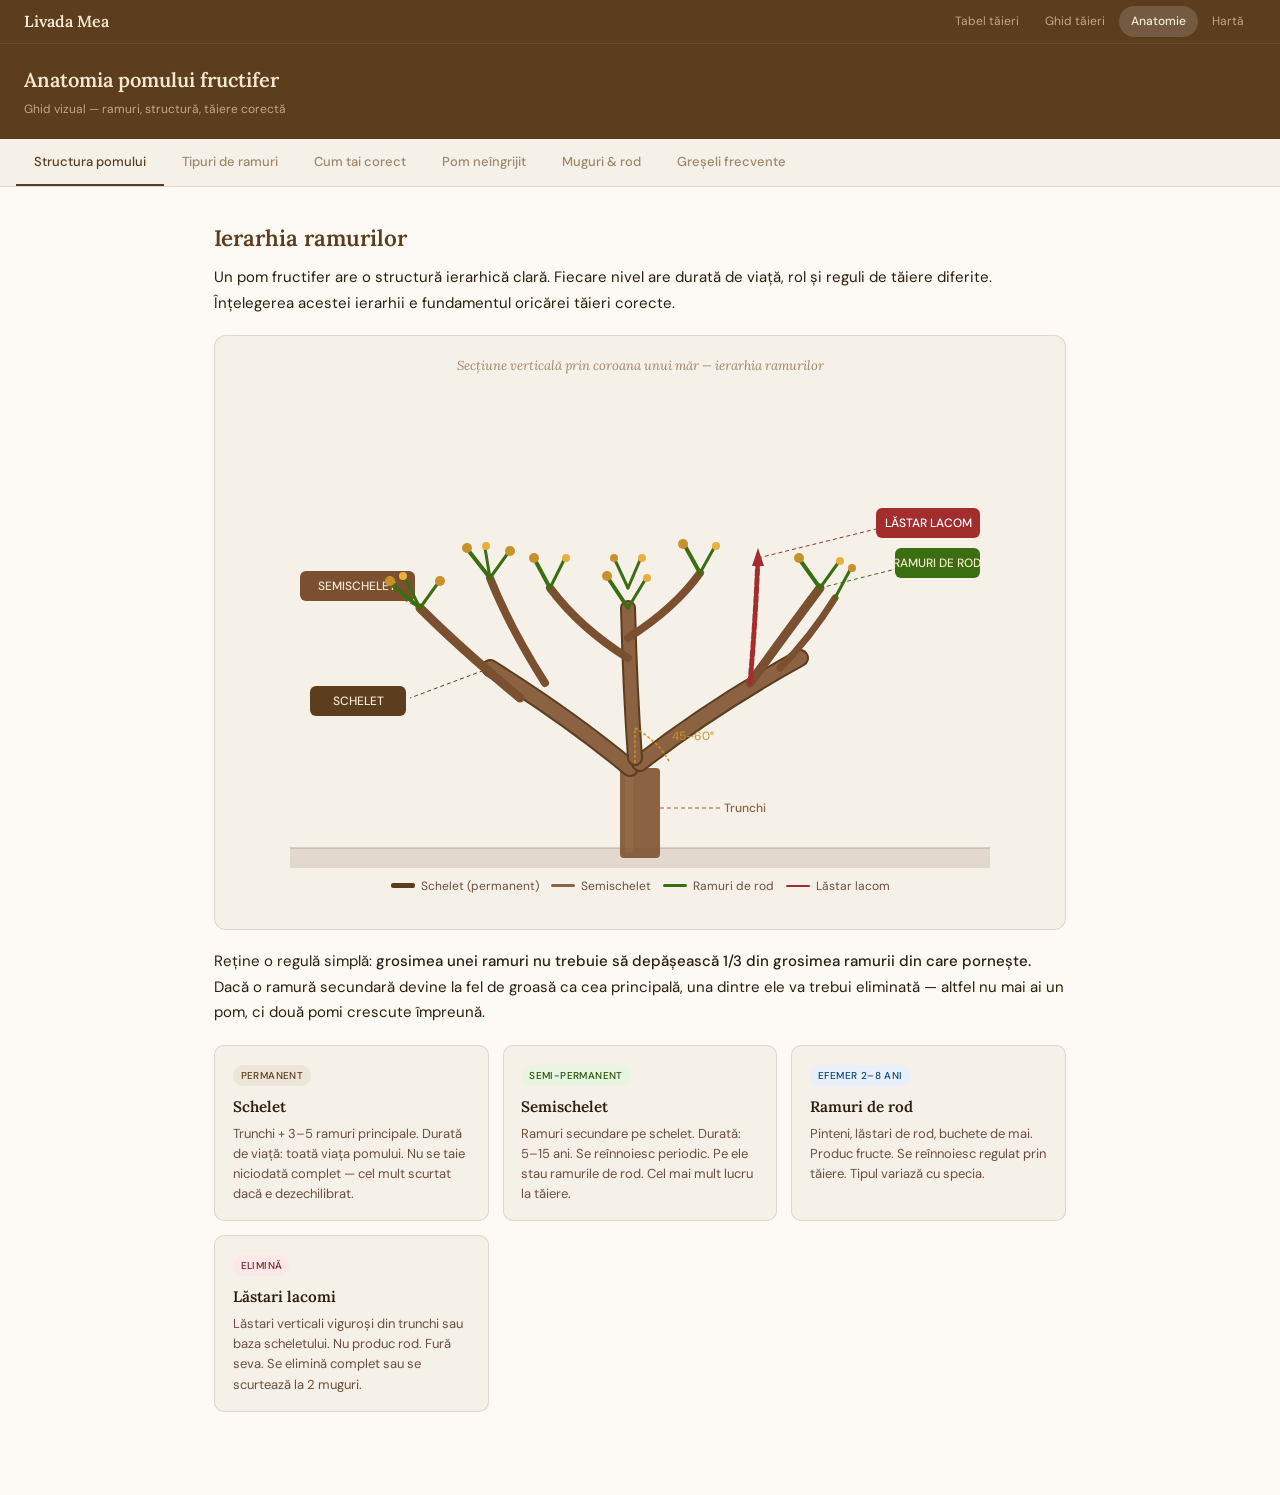
==== commit 9d815dc6: "Refactor" ====
--- a/ghid_ramuri_pomi.html
+++ b/ghid_ramuri_pomi.html
@@ -4,85 +4,18 @@
 <meta charset="UTF-8">
 <meta name="viewport" content="width=device-width, initial-scale=1.0">
 <title>Ghid Ramuri Pomi Fructiferi</title>
-<link href="https://fonts.googleapis.com/css2?family=Lora:ital,wght@0,400;0,600;1,400&family=DM+Sans:wght@300;400;500&display=swap" rel="stylesheet">
+<link rel="stylesheet" href="style.css">
+<link rel="icon" href="favicon.ico">
 <style>
 :root {
-  --bark:    #8B6242;
-  --bark-dk: #5C3D1E;
-  --leaf:    #3B6D11;
-  --leaf-lt: #7AAD3A;
-  --gold:    #C8922A;
-  --gold-lt: #F0C85A;
   --red:     #A32D2D;
   --red-lt:  #E07070;
   --blue:    #1A5276;
   --sky:     #D6EAF8;
-
-  --bg:      #FDFAF5;
-  --bg2:     #F5F0E8;
-  --bg3:     #EDE6D8;
-  --ink:     #2C1F0E;
-  --ink2:    #6B5040;
-  --ink3:    #A0876A;
-  --border:  #D4C4A8;
-
-  --font-display: 'Lora', Georgia, serif;
-  --font-body:    'DM Sans', sans-serif;
-}
-
-@media (prefers-color-scheme: dark) {
-  :root {
-    --bg:    #1A1510;
-    --bg2:   #231D15;
-    --bg3:   #2E2518;
-    --ink:   #F0E8D8;
-    --ink2:  #C4A882;
-    --ink3:  #8A7055;
-    --border:#3D3020;
-  }
-}
-
-* { box-sizing: border-box; margin: 0; padding: 0; }
-
-body {
-  font-family: var(--font-body);
-  font-size: 15px;
-  background: var(--bg);
-  color: var(--ink);
-  line-height: 1.7;
-}
-
-/* ── HEADER ── */
-.header {
-  background: var(--bark-dk);
-  padding: 2.5rem 2rem 2rem;
-  position: relative;
-  overflow: hidden;
-}
-.header::before {
-  content: '';
-  position: absolute;
-  inset: 0;
-  background: repeating-linear-gradient(
-    45deg, transparent, transparent 20px,
-    rgba(255,255,255,0.015) 20px, rgba(255,255,255,0.015) 40px
-  );
-}
-.header-inner { position: relative; max-width: 900px; margin: 0 auto; }
-.header h1 {
-  font-family: var(--font-display);
-  font-size: clamp(1.6rem, 4vw, 2.4rem);
-  color: #F5E8D0;
-  font-weight: 600;
-  letter-spacing: -0.02em;
-  line-height: 1.2;
-}
-.header p {
-  color: #C4A882;
-  font-size: 14px;
-  margin-top: 6px;
-  font-weight: 300;
-}
+}
+
+body { font-size: 15px; line-height: 1.7; }
+
 
 /* ── NAV TABS ── */
 .nav-tabs {
@@ -110,7 +43,7 @@
   font-family: var(--font-body);
 }
 .nav-tab:hover { color: var(--ink2); }
-.nav-tab.active { color: var(--bark-dk); border-bottom-color: var(--bark-dk); font-weight: 500; }
+.nav-tab.active { color: var(--bark); border-bottom-color: var(--bark); font-weight: 500; }
 @media (prefers-color-scheme: dark) {
   .nav-tab.active { color: var(--gold-lt); border-bottom-color: var(--gold-lt); }
 }
@@ -124,7 +57,7 @@
   font-family: var(--font-display);
   font-size: 1.4rem;
   font-weight: 600;
-  color: var(--bark-dk);
+  color: var(--bark);
   margin: 2rem 0 0.5rem;
   padding-top: 1rem;
   border-top: 1px solid var(--border);
@@ -272,7 +205,7 @@
   transition: all 0.15s;
 }
 .prune-btn:hover { background: var(--bg3); }
-.prune-btn.sel { background: var(--bark-dk); color: #F5E8D0; border-color: var(--bark-dk); }
+.prune-btn.sel { background: var(--bark); color: #F5E8D0; border-color: var(--bark); }
 .prune-result {
   background: var(--bg);
   border: 1px solid var(--border);
@@ -301,7 +234,7 @@
   right: -1px; top: 18px;
   width: 10px; height: 10px;
   border-radius: 50%;
-  background: var(--bark);
+  background: var(--bark-md);
   border: 2px solid var(--bg2);
   z-index: 1;
 }
@@ -317,14 +250,25 @@
 .tl-title { font-weight: 500; font-size: 14px; margin-bottom: 4px; }
 .tl-body { font-size: 13px; color: var(--ink2); line-height: 1.55; }
 
+
 </style>
 </head>
 <body>
 
-<div class="header">
-  <div class="header-inner">
+<nav class="main-nav">
+  <a href="index.html" class="nav-brand">Livada Mea</a>
+  <div class="nav-links">
+    <a href="tabel_taieri_livada.html" class="nav-link">Tabel tăieri</a>
+    <a href="ghid_taieri_pomi.html" class="nav-link">Ghid tăieri</a>
+    <a href="ghid_ramuri_pomi.html" class="nav-link active">Anatomie</a>
+    <a href="harta_livada.html" class="nav-link">Hartă</a>
+  </div>
+</nav>
+
+<div class="page-header">
+  <div>
     <h1>Anatomia pomului fructifer</h1>
-    <p>Ghid vizual — ramuri, structură, tăiere corectă</p>
+    <div class="page-header-sub">Ghid vizual — ramuri, structură, tăiere corectă</div>
   </div>
 </div>
 
--- a/style.css
+++ b/style.css
@@ -0,0 +1,121 @@
+/* ══════════════════════════════════════════════════════════
+   Livada Mea — Shared Stylesheet
+   ══════════════════════════════════════════════════════════ */
+
+@import url('https://fonts.googleapis.com/css2?family=Lora:ital,wght@0,400;0,600;1,400;1,600&family=DM+Sans:wght@300;400;500&display=swap');
+
+/* ── DESIGN TOKENS ── */
+:root {
+  /* Earthy palette */
+  --bark:     #5C3D1E;
+  --bark-md:  #8B6242;
+  --bark-lt:  #C4A882;
+  --leaf:     #3B6D11;
+  --leaf-lt:  #7AAD3A;
+  --gold:     #C8922A;
+  --gold-lt:  #F0C85A;
+
+  /* Backgrounds */
+  --bg:       #FDFAF5;
+  --bg2:      #F5F0E8;
+  --bg3:      #EDE6D8;
+
+  /* Text */
+  --ink:      #2C1F0E;
+  --ink2:     #6B5040;
+  --ink3:     #A0876A;
+
+  /* Borders */
+  --border:   rgba(92,61,30,0.15);
+  --border-md: rgba(92,61,30,0.28);
+
+  /* Fonts */
+  --font-display: 'Lora', Georgia, serif;
+  --font-body:    'DM Sans', -apple-system, sans-serif;
+}
+
+@media (prefers-color-scheme: dark) {
+  :root {
+    --bg:       #141008;
+    --bg2:      #1E1710;
+    --bg3:      #282018;
+    --ink:      #F0E8D8;
+    --ink2:     #C4A882;
+    --ink3:     #7A6050;
+    --border:   rgba(200,168,130,0.12);
+    --border-md: rgba(200,168,130,0.25);
+  }
+}
+
+/* ── RESET ── */
+*, *::before, *::after { box-sizing: border-box; margin: 0; padding: 0; }
+
+html { scroll-behavior: smooth; }
+
+body {
+  font-family: var(--font-body);
+  background: var(--bg);
+  color: var(--ink);
+  min-height: 100vh;
+  line-height: 1.6;
+}
+
+/* ── MAIN NAV ── */
+.main-nav {
+  background: var(--bark);
+  padding: 0 1.5rem;
+  display: flex;
+  align-items: center;
+  gap: 1rem;
+  flex-wrap: wrap;
+  min-height: 44px;
+  border-bottom: 1px solid rgba(255,255,255,0.08);
+}
+.nav-brand {
+  font-family: var(--font-display);
+  font-size: 1rem;
+  font-weight: 600;
+  color: #F5E8D0;
+  text-decoration: none;
+  padding: 0.5rem 0;
+  margin-right: auto;
+}
+.nav-links {
+  display: flex;
+  gap: 2px;
+  flex-wrap: wrap;
+}
+.nav-link {
+  font-family: var(--font-body);
+  font-size: 12px;
+  color: #C4A882;
+  text-decoration: none;
+  padding: 5px 12px;
+  border-radius: 20px;
+  transition: all 0.15s;
+  white-space: nowrap;
+}
+.nav-link:hover { background: rgba(255,255,255,0.1); color: #F5E8D0; }
+.nav-link.active { background: rgba(255,255,255,0.15); color: #F5E8D0; font-weight: 500; }
+
+/* ── PAGE HEADER ── */
+.page-header {
+  background: var(--bark);
+  padding: 1.2rem 1.5rem;
+  display: flex;
+  align-items: center;
+  justify-content: space-between;
+  flex-wrap: wrap;
+  gap: 10px;
+}
+.page-header h1 {
+  font-family: var(--font-display);
+  font-size: 1.25rem;
+  font-weight: 600;
+  color: #F5E8D0;
+}
+.page-header-sub {
+  font-size: 12px;
+  color: #C4A882;
+  margin-top: 2px;
+}
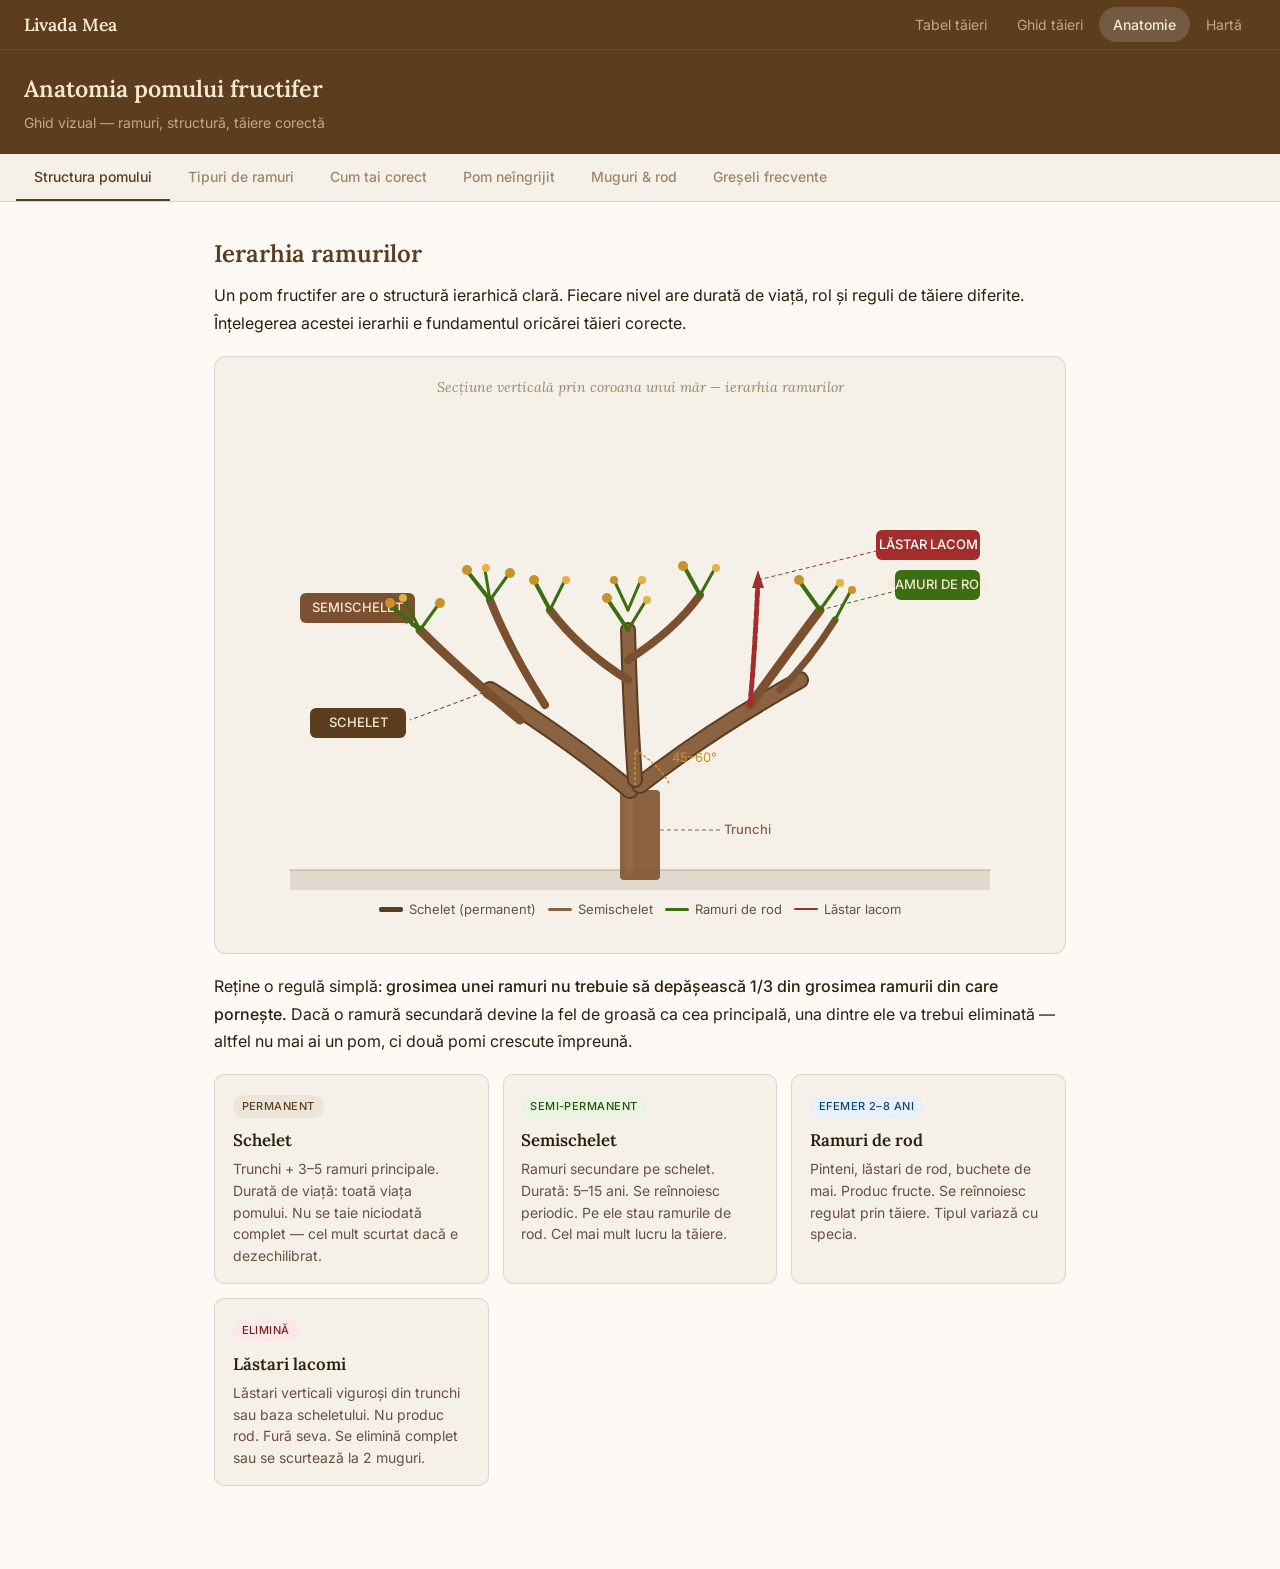
==== commit 0e60f0ff: "Bigger fonts" ====
--- a/ghid_ramuri_pomi.html
+++ b/ghid_ramuri_pomi.html
@@ -14,7 +14,7 @@
   --sky:     #D6EAF8;
 }
 
-body { font-size: 15px; line-height: 1.7; }
+body { font-size: 16px; line-height: 1.7; }
 
 
 /* ── NAV TABS ── */
@@ -31,7 +31,7 @@
 .nav-tabs::-webkit-scrollbar { display: none; }
 .nav-tab {
   padding: 14px 18px;
-  font-size: 13px;
+  font-size: 14px;
   font-weight: 500;
   color: var(--ink3);
   border: none;
@@ -55,7 +55,7 @@
 /* ── PROSE ── */
 .prose h2 {
   font-family: var(--font-display);
-  font-size: 1.4rem;
+  font-size: 1.5rem;
   font-weight: 600;
   color: var(--bark);
   margin: 2rem 0 0.5rem;
@@ -67,7 +67,7 @@
 .prose h3 {
   font-family: var(--font-display);
   font-style: italic;
-  font-size: 1.05rem;
+  font-size: 1.1rem;
   color: var(--ink2);
   margin: 1.2rem 0 0.4rem;
 }
@@ -75,7 +75,7 @@
 .prose strong { font-weight: 500; color: var(--ink); }
 
 /* ── CARDS ── */
-.card-grid { display: grid; grid-template-columns: repeat(auto-fill, minmax(260px, 1fr)); gap: 14px; margin: 1.2rem 0; }
+.card-grid { display: grid; grid-template-columns: repeat(auto-fill, minmax(min(260px, 100%), 1fr)); gap: 14px; margin: 1.2rem 0; }
 .card {
   background: var(--bg2);
   border: 1px solid var(--border);
@@ -86,17 +86,17 @@
 .card-icon { font-size: 22px; margin-bottom: 6px; }
 .card-title {
   font-family: var(--font-display);
-  font-size: 0.95rem;
+  font-size: 1.05rem;
   font-weight: 600;
   margin-bottom: 4px;
   color: var(--ink);
 }
-.card-body { font-size: 13px; color: var(--ink2); line-height: 1.55; }
+.card-body { font-size: 14px; color: var(--ink2); line-height: 1.55; }
 .card-tag {
   display: inline-block;
-  font-size: 10px;
+  font-size: 11px;
   font-weight: 500;
-  padding: 2px 8px;
+  padding: 2px 9px;
   border-radius: 20px;
   margin-bottom: 8px;
   letter-spacing: 0.04em;
@@ -116,8 +116,8 @@
 /* ── ALERT BOXES ── */
 .alert {
   border-radius: 8px;
-  padding: 12px 16px;
-  font-size: 13px;
+  padding: 14px 18px;
+  font-size: 14px;
   margin: 1rem 0;
   border-left: 3px solid;
   line-height: 1.55;
@@ -145,15 +145,15 @@
 .diagram-title {
   font-family: var(--font-display);
   font-style: italic;
-  font-size: 13px;
+  font-size: 14px;
   color: var(--ink3);
   text-align: center;
   margin-bottom: 10px;
 }
 svg { display: block; margin: 0 auto; }
 .svg-label {
-  font-family: 'DM Sans', sans-serif;
-  font-size: 12px;
+  font-family: 'Inter', sans-serif;
+  font-size: 13px;
 }
 
 /* ── STEP LIST ── */
@@ -172,15 +172,15 @@
 .step-text { font-size: 14px; line-height: 1.6; color: var(--ink); }
 
 /* ── TABLE ── */
-.data-table { width: 100%; border-collapse: collapse; font-size: 13px; margin: 1rem 0; }
+.data-table { width: 100%; border-collapse: collapse; font-size: 14px; margin: 1rem 0; }
 .data-table th {
-  text-align: left; padding: 8px 12px;
+  text-align: left; padding: 10px 14px;
   background: var(--bg3); color: var(--ink2);
-  font-weight: 500; font-size: 12px;
+  font-weight: 500; font-size: 13px;
   border-bottom: 1px solid var(--border);
 }
 .data-table td {
-  padding: 8px 12px;
+  padding: 10px 14px;
   border-bottom: 1px solid var(--border);
   vertical-align: top;
   color: var(--ink);
@@ -189,7 +189,7 @@
 .data-table tr:hover td { background: var(--bg2); }
 
 /* ── LEGEND ROW ── */
-.legend-row { display: flex; flex-wrap: wrap; gap: 12px; margin: 8px 0 14px; font-size: 12px; }
+.legend-row { display: flex; flex-wrap: wrap; gap: 12px; margin: 8px 0 14px; font-size: 13px; }
 .legend-item { display: flex; align-items: center; gap: 6px; color: var(--ink2); }
 .legend-line { width: 24px; height: 3px; border-radius: 2px; }
 
@@ -197,10 +197,10 @@
 .prune-wrap { background: var(--bg2); border: 1px solid var(--border); border-radius: 12px; padding: 1.2rem; margin: 1.2rem 0; }
 .prune-controls { display: flex; flex-wrap: wrap; gap: 8px; margin-bottom: 12px; }
 .prune-btn {
-  padding: 5px 14px; border-radius: 20px;
+  padding: 6px 16px; border-radius: 20px;
   border: 1px solid var(--border);
   background: var(--bg);
-  font-size: 12px; color: var(--ink2);
+  font-size: 13px; color: var(--ink2);
   cursor: pointer; font-family: var(--font-body);
   transition: all 0.15s;
 }
@@ -210,8 +210,8 @@
   background: var(--bg);
   border: 1px solid var(--border);
   border-radius: 8px;
-  padding: 10px 14px;
-  font-size: 13px;
+  padding: 12px 16px;
+  font-size: 14px;
   color: var(--ink2);
   min-height: 60px;
   line-height: 1.6;
@@ -223,7 +223,7 @@
 .tl-year {
   width: 70px; flex-shrink: 0;
   font-family: var(--font-display); font-weight: 600;
-  font-size: 13px; color: var(--gold);
+  font-size: 14px; color: var(--gold);
   padding: 14px 0 14px;
   text-align: right; padding-right: 16px;
   position: relative;
@@ -247,9 +247,18 @@
   padding: 10px 0 18px;
   flex: 1;
 }
-.tl-title { font-weight: 500; font-size: 14px; margin-bottom: 4px; }
-.tl-body { font-size: 13px; color: var(--ink2); line-height: 1.55; }
-
+.tl-title { font-weight: 500; font-size: 15px; margin-bottom: 4px; }
+.tl-body { font-size: 14px; color: var(--ink2); line-height: 1.55; }
+
+@media (max-width: 600px) {
+  .nav-tabs { padding: 0 0.5rem; }
+  .nav-tab { padding: 10px 12px; font-size: 13px; }
+  .section { padding: 1.2rem 1rem 3rem; }
+  .prose h2 { font-size: 1.3rem; }
+  .card { padding: 0.8rem; }
+  .diagram-wrap { padding: 0.8rem; margin: 0.8rem 0; }
+  .diagram-wrap svg { max-width: 100%; height: auto; }
+}
 
 </style>
 </head>
--- a/style.css
+++ b/style.css
@@ -2,7 +2,7 @@
    Livada Mea — Shared Stylesheet
    ══════════════════════════════════════════════════════════ */
 
-@import url('https://fonts.googleapis.com/css2?family=Lora:ital,wght@0,400;0,600;1,400;1,600&family=DM+Sans:wght@300;400;500&display=swap');
+@import url('https://fonts.googleapis.com/css2?family=Lora:ital,wght@0,400;0,600;1,400;1,600&family=Inter:wght@300;400;500;600&display=swap');
 
 /* ── DESIGN TOKENS ── */
 :root {
@@ -31,7 +31,7 @@
 
   /* Fonts */
   --font-display: 'Lora', Georgia, serif;
-  --font-body:    'DM Sans', -apple-system, sans-serif;
+  --font-body:    'Inter', -apple-system, sans-serif;
 }
 
 @media (prefers-color-scheme: dark) {
@@ -68,12 +68,12 @@
   align-items: center;
   gap: 1rem;
   flex-wrap: wrap;
-  min-height: 44px;
+  min-height: 50px;
   border-bottom: 1px solid rgba(255,255,255,0.08);
 }
 .nav-brand {
   font-family: var(--font-display);
-  font-size: 1rem;
+  font-size: 1.1rem;
   font-weight: 600;
   color: #F5E8D0;
   text-decoration: none;
@@ -87,10 +87,10 @@
 }
 .nav-link {
   font-family: var(--font-body);
-  font-size: 12px;
+  font-size: 14px;
   color: #C4A882;
   text-decoration: none;
-  padding: 5px 12px;
+  padding: 6px 14px;
   border-radius: 20px;
   transition: all 0.15s;
   white-space: nowrap;
@@ -110,12 +110,38 @@
 }
 .page-header h1 {
   font-family: var(--font-display);
-  font-size: 1.25rem;
+  font-size: 1.45rem;
   font-weight: 600;
   color: #F5E8D0;
 }
 .page-header-sub {
-  font-size: 12px;
+  font-size: 14px;
   color: #C4A882;
   margin-top: 2px;
 }
+
+/* ── RESPONSIVE ── */
+@media (max-width: 600px) {
+  .main-nav {
+    padding: 0 0.75rem;
+    min-height: 40px;
+  }
+  .nav-brand {
+    font-size: 1rem;
+    padding: 0.4rem 0;
+  }
+  .nav-links { gap: 1px; }
+  .nav-link {
+    padding: 4px 8px;
+    font-size: 12px;
+  }
+  .page-header {
+    padding: 0.8rem 1rem;
+  }
+  .page-header h1 {
+    font-size: 1.15rem;
+  }
+  .page-header-sub {
+    font-size: 12px;
+  }
+}
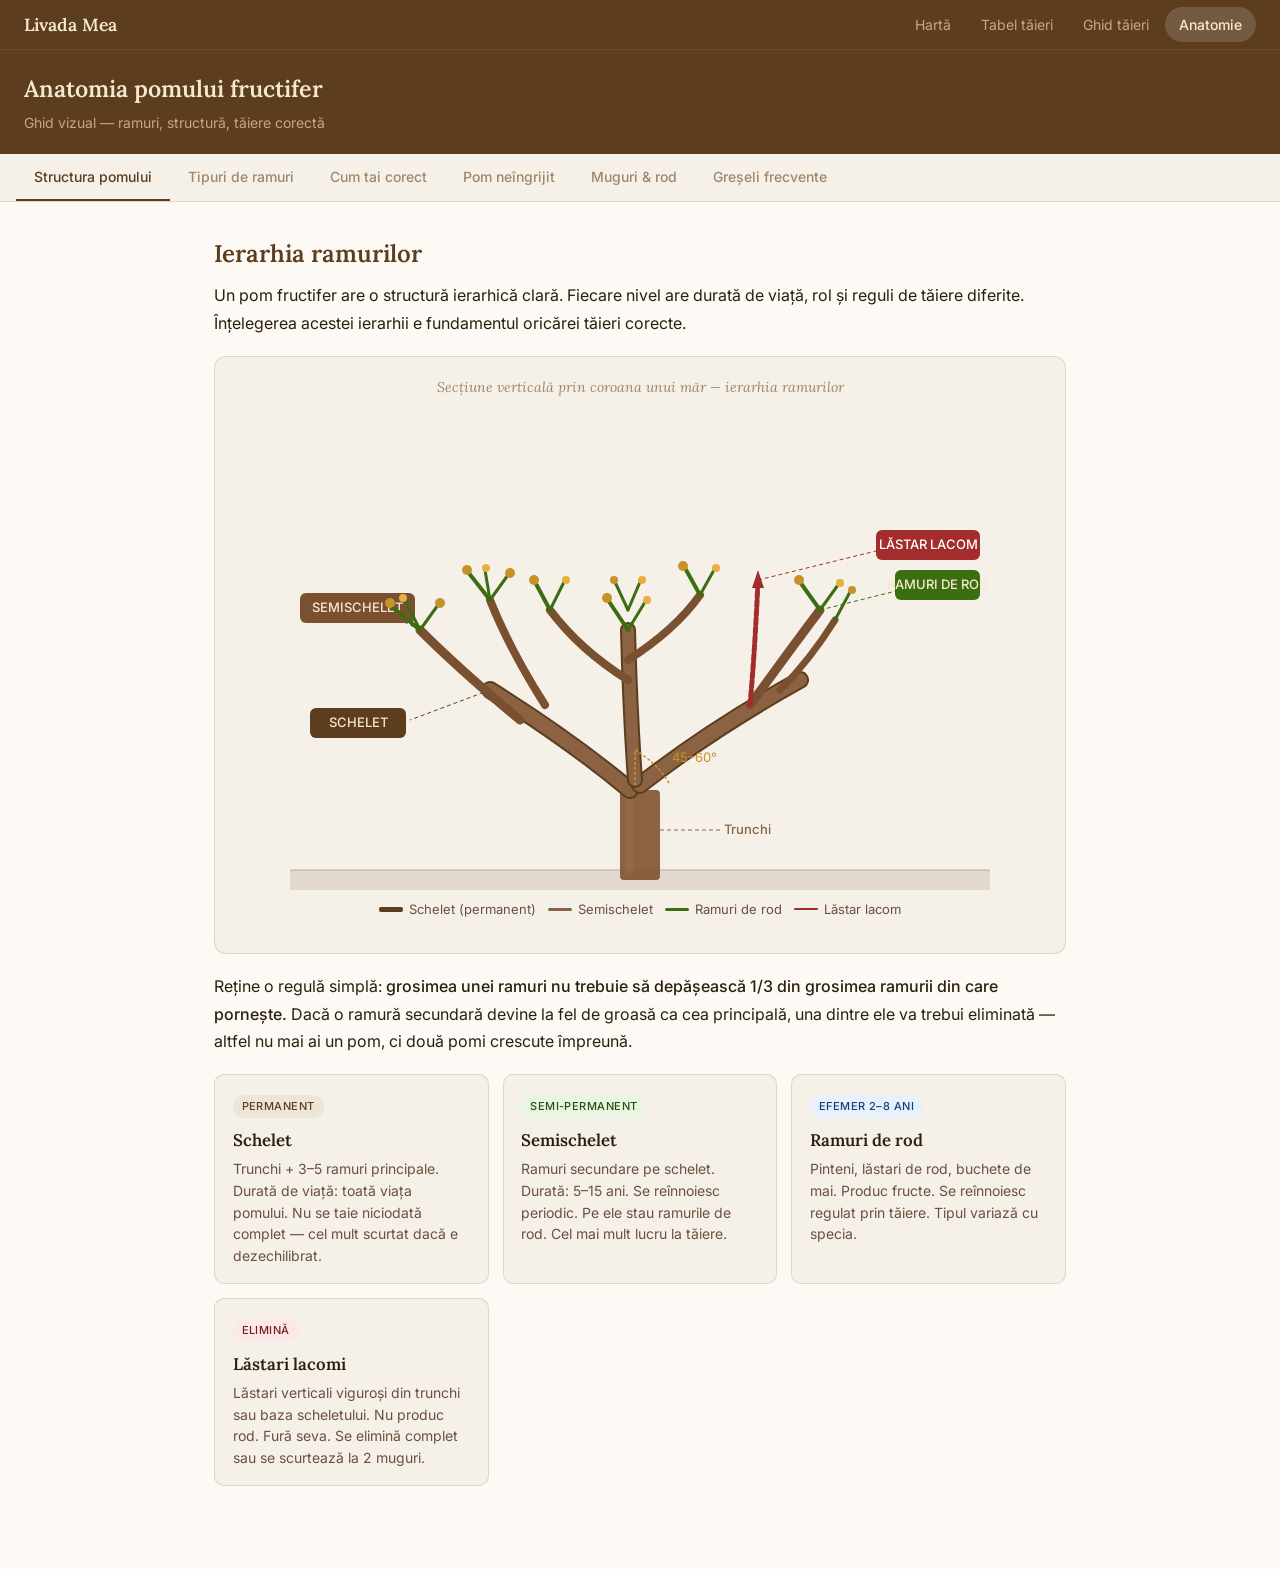
==== commit fe4258c3: "Pages reorganisation" ====
--- a/ghid_ramuri_pomi.html
+++ b/ghid_ramuri_pomi.html
@@ -267,10 +267,10 @@
 <nav class="main-nav">
   <a href="index.html" class="nav-brand">Livada Mea</a>
   <div class="nav-links">
+    <a href="index.html" class="nav-link">Hartă</a>
     <a href="tabel_taieri_livada.html" class="nav-link">Tabel tăieri</a>
     <a href="ghid_taieri_pomi.html" class="nav-link">Ghid tăieri</a>
     <a href="ghid_ramuri_pomi.html" class="nav-link active">Anatomie</a>
-    <a href="harta_livada.html" class="nav-link">Hartă</a>
   </div>
 </nav>
 
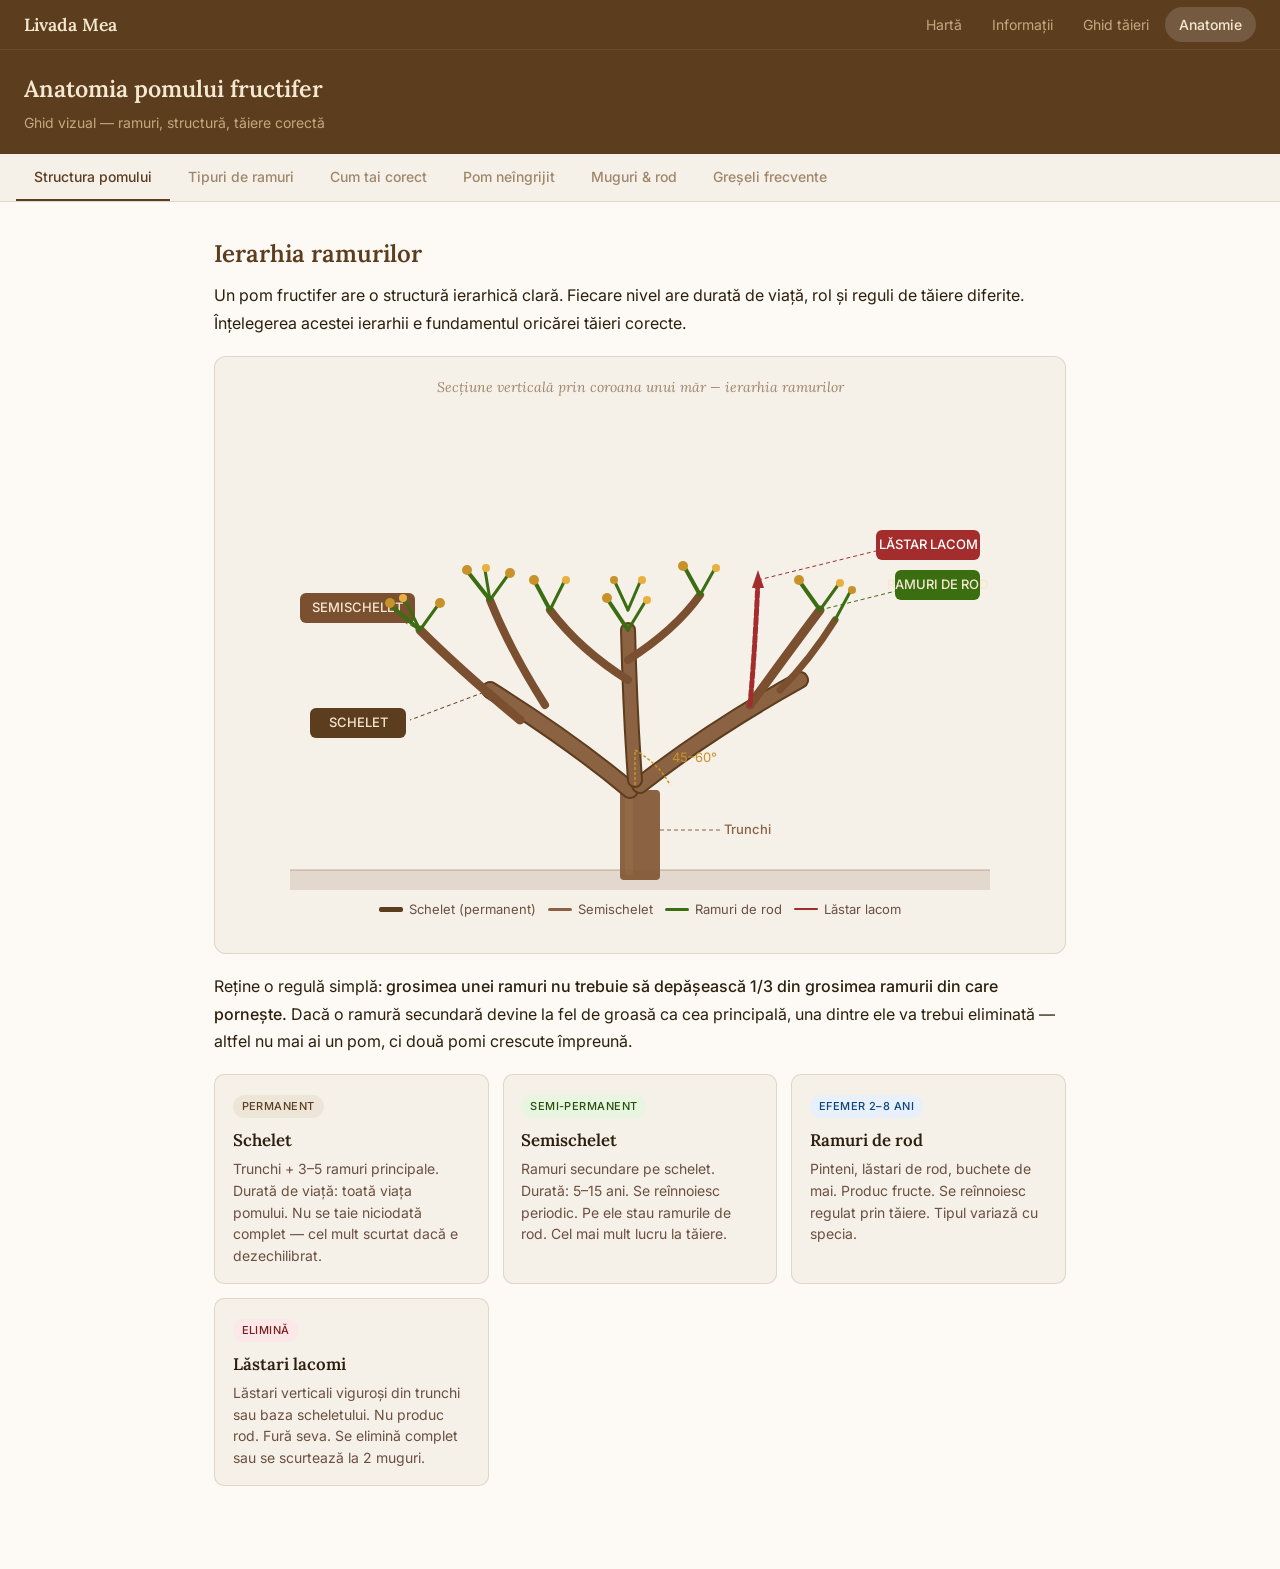
==== commit a3df01dd: "Info page" ====
--- a/ghid_ramuri_pomi.html
+++ b/ghid_ramuri_pomi.html
@@ -268,7 +268,7 @@
   <a href="index.html" class="nav-brand">Livada Mea</a>
   <div class="nav-links">
     <a href="index.html" class="nav-link">Hartă</a>
-    <a href="tabel_taieri_livada.html" class="nav-link">Tabel tăieri</a>
+    <a href="informatii.html" class="nav-link">Informații</a>
     <a href="ghid_taieri_pomi.html" class="nav-link">Ghid tăieri</a>
     <a href="ghid_ramuri_pomi.html" class="nav-link active">Anatomie</a>
   </div>
